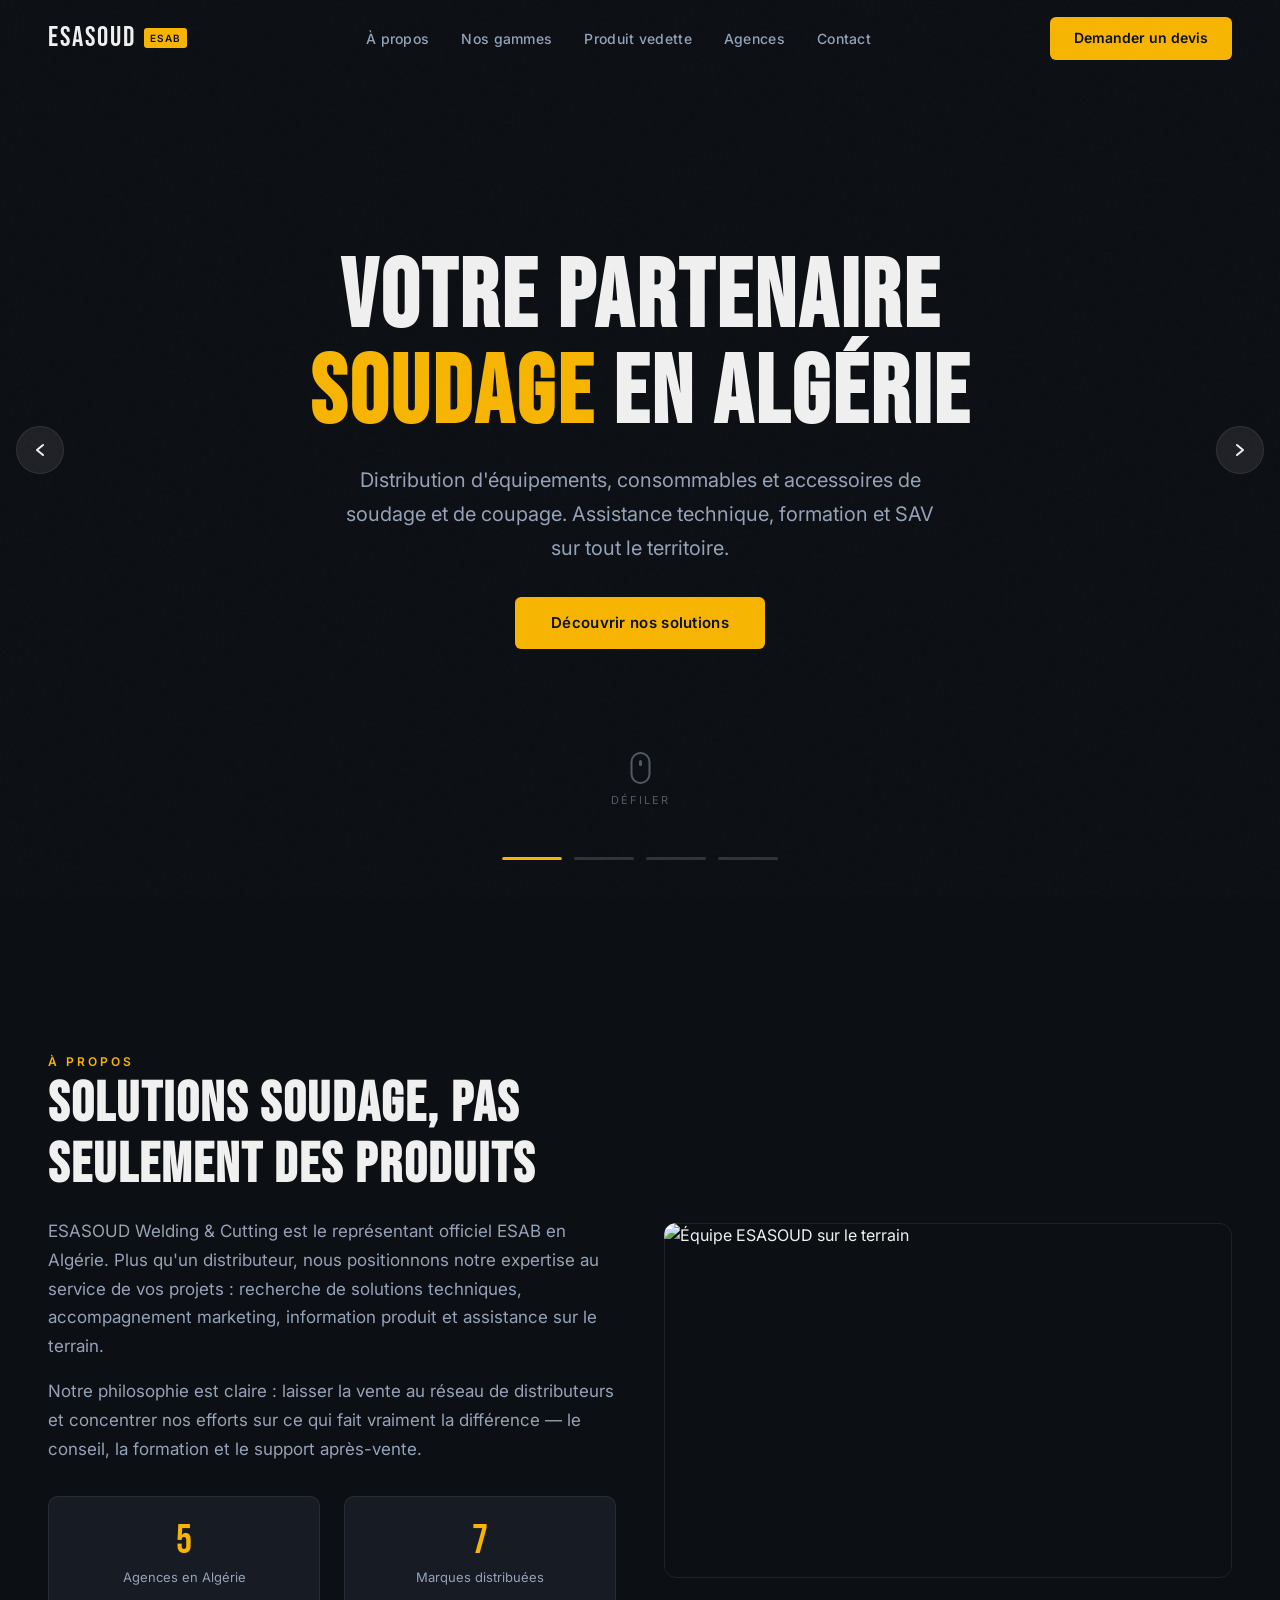
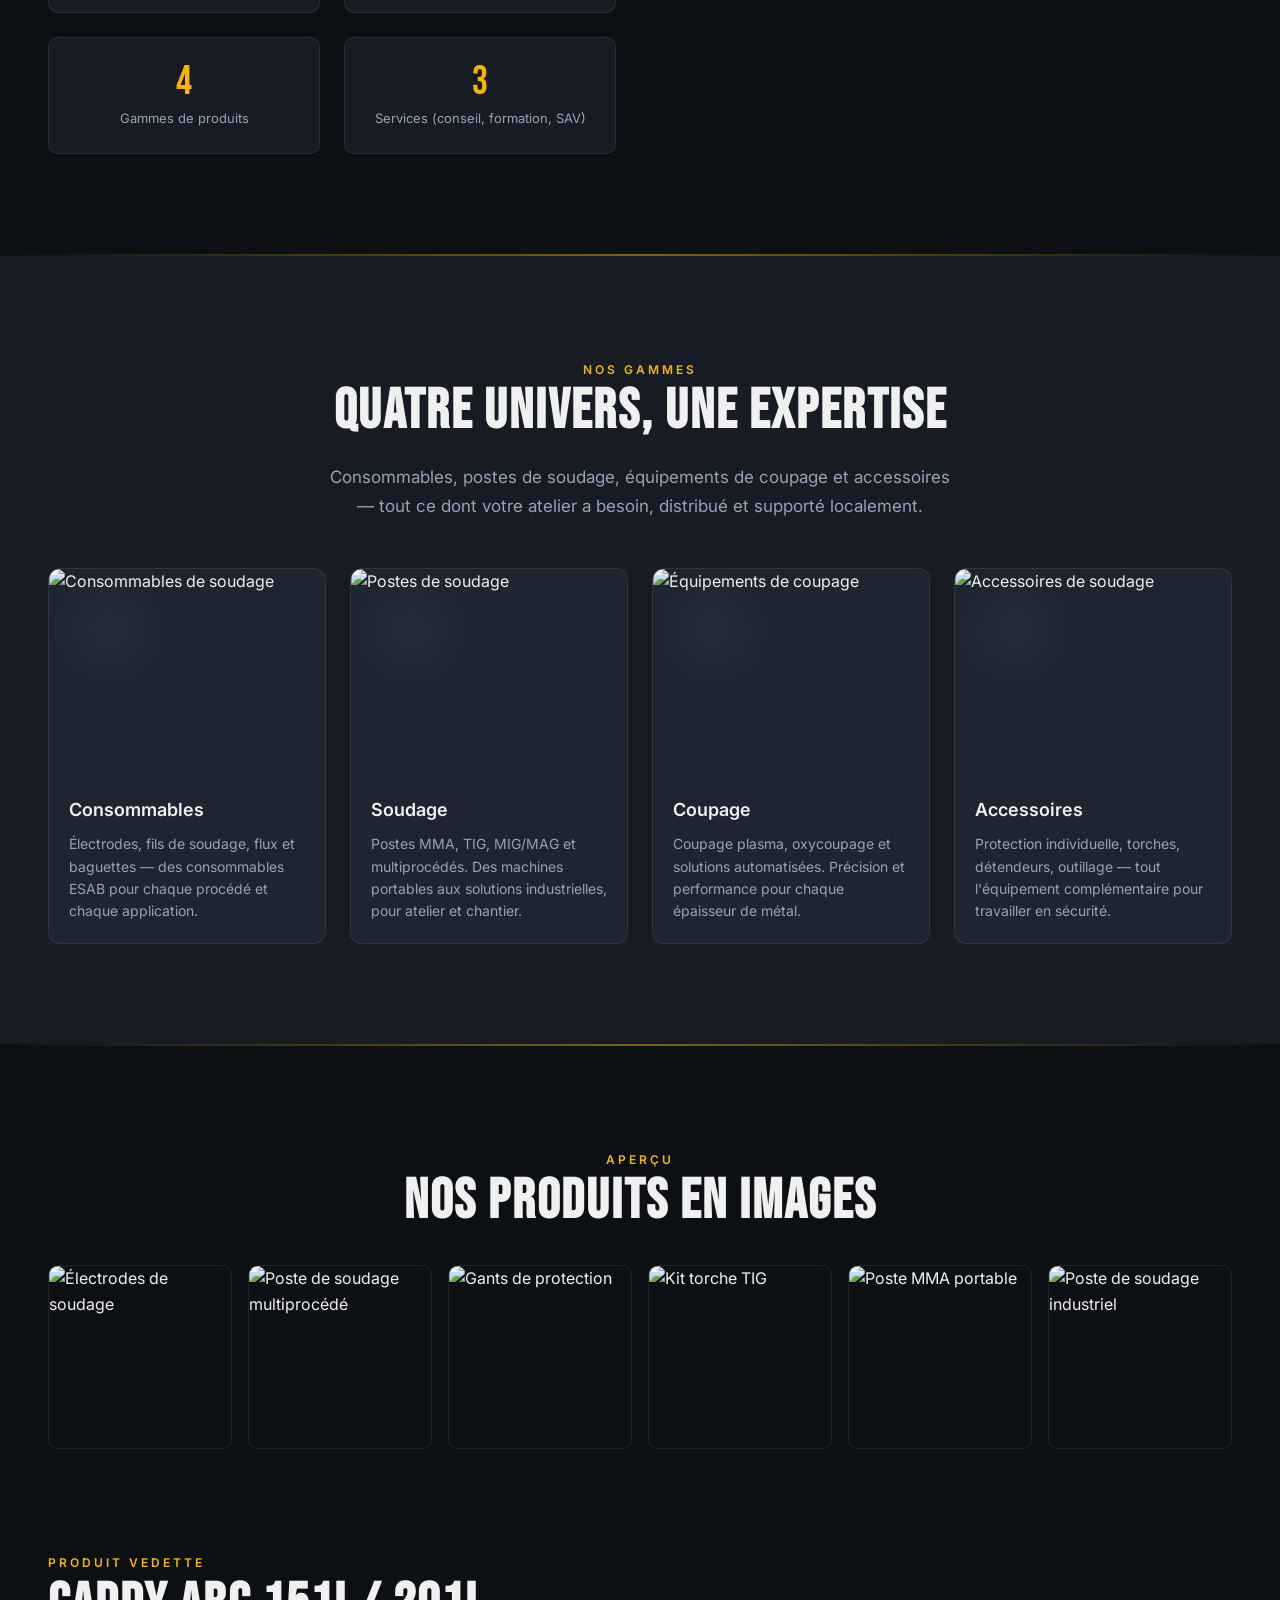
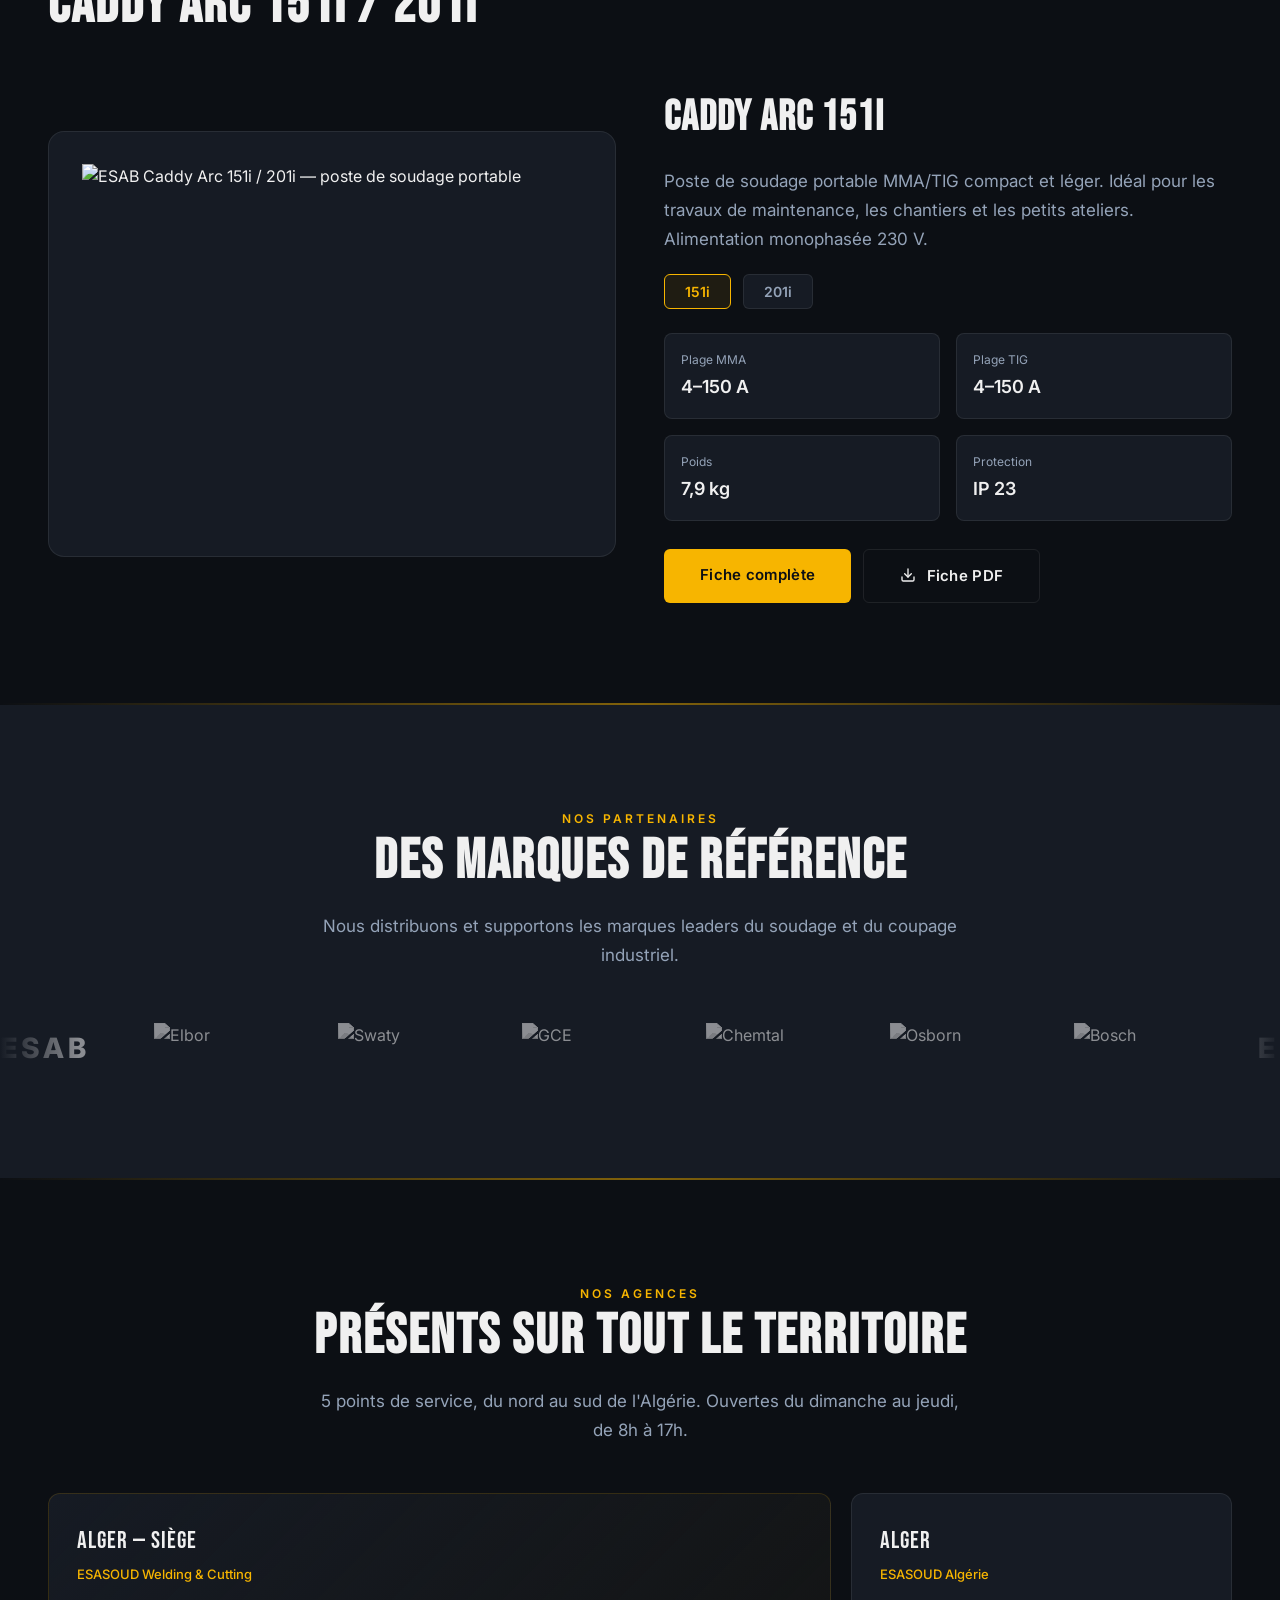
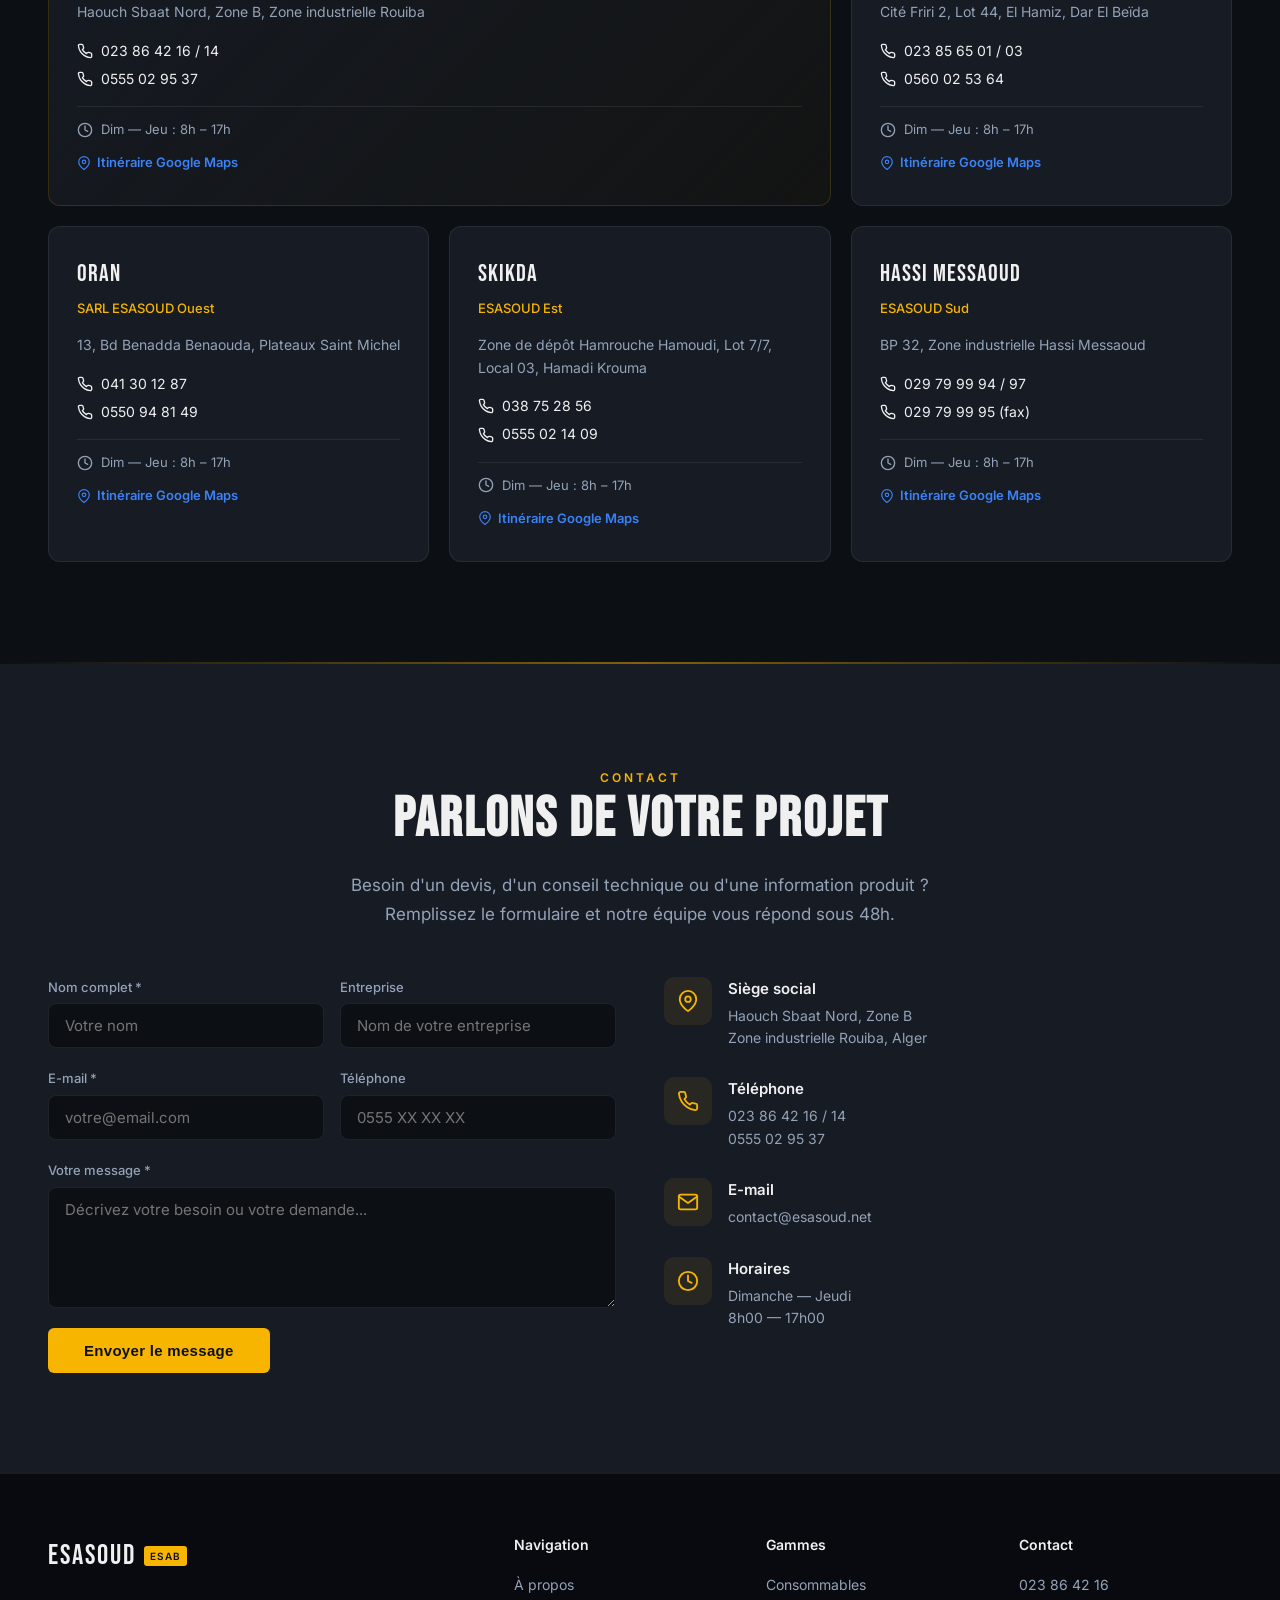
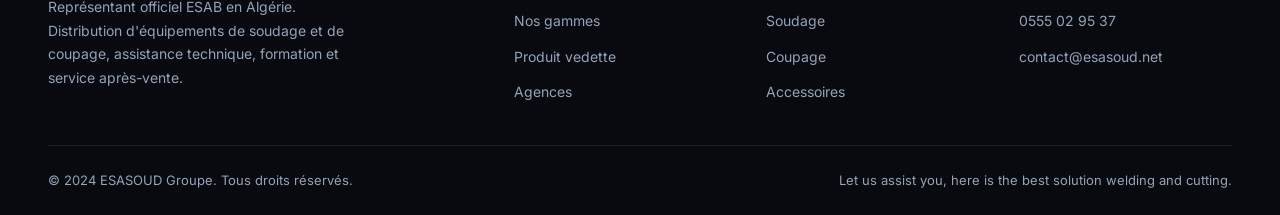
==== index.html @ b8104f25 "ESASOUD V1 — Forge noire (dark theme) Site vitrine complet : slider full screen 4 slides, gammes, pr" ====
<!DOCTYPE html>
<html lang="fr">
<head>
  <meta charset="UTF-8">
  <meta name="viewport" content="width=device-width, initial-scale=1.0">
  <title>ESASOUD Welding & Cutting — Représentant officiel ESAB en Algérie</title>
  <meta name="description" content="ESASOUD Welding & Cutting, représentant officiel ESAB en Algérie. Distribution d'équipements de soudage et coupage, assistance technique, formation et SAV.">
  <link rel="preconnect" href="https://fonts.googleapis.com">
  <link rel="preconnect" href="https://fonts.gstatic.com" crossorigin>
  <link href="https://fonts.googleapis.com/css2?family=Bebas+Neue&family=Inter:wght@400;500;600;700&display=swap" rel="stylesheet">
  <link rel="stylesheet" href="assets/css/style.css">
</head>
<body>

  <!-- ====== HEADER ====== -->
  <header class="site-header" role="banner">
    <div class="container nav-inner">
      <a href="/" class="logo" aria-label="ESASOUD — Accueil">
        ESASOUD <span class="esab-badge">ESAB</span>
      </a>
      <nav aria-label="Navigation principale">
        <ul class="nav-links">
          <li><a href="#about">À propos</a></li>
          <li><a href="#gammes">Nos gammes</a></li>
          <li><a href="#produit">Produit vedette</a></li>
          <li><a href="#agences">Agences</a></li>
          <li><a href="#contact">Contact</a></li>
        </ul>
      </nav>
      <a href="#contact" class="nav-cta">Demander un devis</a>
      <button class="hamburger" aria-label="Ouvrir le menu" aria-expanded="false">
        <span></span><span></span><span></span>
      </button>
    </div>
  </header>

  <!-- Mobile nav -->
  <div class="mobile-nav" aria-hidden="true">
    <a href="#about">À propos</a>
    <a href="#gammes">Nos gammes</a>
    <a href="#produit">Produit vedette</a>
    <a href="#agences">Agences</a>
    <a href="#contact">Contact</a>
  </div>

  <!-- ====== HERO SLIDER ====== -->
  <section class="hero-slider" aria-label="Slider principal">

    <!-- Slide 1 -->
    <div class="slide active" role="group" aria-label="Slide 1 sur 4">
      <div class="slide-bg" style="background-image: url('https://www.esasoud.net/images/main-slider-img.jpg')" role="img" aria-label="Soudeur professionnel au travail"></div>
      <div class="slide-overlay"></div>
      <div class="slide-content">
        <h1>Votre partenaire <span class="highlight">soudage</span> en Algérie</h1>
        <p>Distribution d'équipements, consommables et accessoires de soudage et de coupage. Assistance technique, formation et SAV sur tout le territoire.</p>
        <a href="#gammes" class="btn-primary">Découvrir nos solutions</a>
      </div>
    </div>

    <!-- Slide 2 -->
    <div class="slide" role="group" aria-label="Slide 2 sur 4">
      <div class="slide-bg" style="background-image: url('https://www.esasoud.net/images/main-slider-img1.jpg')" role="img" aria-label="Équipements de soudage ESAB"></div>
      <div class="slide-overlay"></div>
      <div class="slide-content">
        <h1>Représentant officiel <span class="highlight">ESAB</span></h1>
        <p>Soudage · Coupage · Consommables · Accessoires — les solutions ESAB distribuées et supportées localement par ESASOUD Groupe.</p>
        <a href="#about" class="btn-primary">En savoir plus</a>
      </div>
    </div>

    <!-- Slide 3 -->
    <div class="slide" role="group" aria-label="Slide 3 sur 4">
      <div class="slide-bg" style="background-image: url('https://www.esasoud.net/images/main-slider-img2.jpg')" role="img" aria-label="Formation et assistance technique"></div>
      <div class="slide-overlay"></div>
      <div class="slide-content">
        <h1>Assistance technique & <span class="highlight">formation</span></h1>
        <p>Nous ne vendons pas seulement des produits — nous vous accompagnons avec des solutions adaptées, du conseil technique et de la formation continue.</p>
        <a href="#contact" class="btn-primary">Contactez-nous</a>
      </div>
    </div>

    <!-- Slide 4 -->
    <div class="slide" role="group" aria-label="Slide 4 sur 4">
      <div class="slide-bg" style="background-image: url('https://www.esasoud.net/images/welding_1.jpg')" role="img" aria-label="Réseau national ESASOUD"></div>
      <div class="slide-overlay"></div>
      <div class="slide-content">
        <h1>5 agences, <span class="highlight">couverture nationale</span></h1>
        <p>D'Alger à Hassi Messaoud, nos équipes sont présentes sur le terrain pour vous servir au plus proche de vos chantiers.</p>
        <a href="#agences" class="btn-primary">Trouver votre agence</a>
      </div>
    </div>

    <!-- Arrows -->
    <div class="slider-arrows">
      <button class="slider-prev" aria-label="Slide précédent">
        <svg width="18" height="18" fill="none" stroke="currentColor" stroke-width="2" stroke-linecap="round" stroke-linejoin="round"><polyline points="12 4 6 9 12 14"/></svg>
      </button>
      <button class="slider-next" aria-label="Slide suivant">
        <svg width="18" height="18" fill="none" stroke="currentColor" stroke-width="2" stroke-linecap="round" stroke-linejoin="round"><polyline points="6 4 12 9 6 14"/></svg>
      </button>
    </div>

    <!-- Progress -->
    <div class="slider-progress" role="tablist" aria-label="Indicateurs du slider">
      <div class="progress-bar active" role="tab" aria-label="Aller au slide 1" tabindex="0"><div class="fill"></div></div>
      <div class="progress-bar" role="tab" aria-label="Aller au slide 2" tabindex="0"><div class="fill"></div></div>
      <div class="progress-bar" role="tab" aria-label="Aller au slide 3" tabindex="0"><div class="fill"></div></div>
      <div class="progress-bar" role="tab" aria-label="Aller au slide 4" tabindex="0"><div class="fill"></div></div>
    </div>

    <!-- Scroll hint -->
    <div class="scroll-hint" aria-hidden="true">
      <div class="mouse"></div>
      <span>Défiler</span>
    </div>
  </section>

  <!-- ====== ABOUT ====== -->
  <section class="about" id="about">
    <div class="container">
      <div class="about-grid">
        <div class="reveal">
          <span class="section-label">À propos</span>
          <h2 class="section-title">Solutions soudage, pas seulement des produits</h2>
          <p class="section-desc">ESASOUD Welding & Cutting est le représentant officiel ESAB en Algérie. Plus qu'un distributeur, nous positionnons notre expertise au service de vos projets : recherche de solutions techniques, accompagnement marketing, information produit et assistance sur le terrain.</p>
          <p class="section-desc" style="margin-top: 16px;">Notre philosophie est claire : laisser la vente au réseau de distributeurs et concentrer nos efforts sur ce qui fait vraiment la différence — le conseil, la formation et le support après-vente.</p>
          <div class="about-stats">
            <div class="stat-card">
              <div class="number">5</div>
              <div class="label">Agences en Algérie</div>
            </div>
            <div class="stat-card">
              <div class="number">7</div>
              <div class="label">Marques distribuées</div>
            </div>
            <div class="stat-card">
              <div class="number">4</div>
              <div class="label">Gammes de produits</div>
            </div>
            <div class="stat-card">
              <div class="number">3</div>
              <div class="label">Services (conseil, formation, SAV)</div>
            </div>
          </div>
        </div>
        <div class="about-image reveal">
          <img src="https://www.esasoud.net/images/about-team-banner.jpg"
               referrerpolicy="no-referrer"
               loading="lazy"
               alt="Équipe ESASOUD sur le terrain"
               width="640" height="400">
        </div>
      </div>
    </div>
  </section>

  <div class="section-divider"></div>

  <!-- ====== GAMMES ====== -->
  <section class="gammes" id="gammes">
    <div class="container">
      <div class="reveal" style="text-align: center;">
        <span class="section-label">Nos gammes</span>
        <h2 class="section-title">Quatre univers, une expertise</h2>
        <p class="section-desc" style="margin: 0 auto;">Consommables, postes de soudage, équipements de coupage et accessoires — tout ce dont votre atelier a besoin, distribué et supporté localement.</p>
      </div>
      <div class="gammes-grid">
        <!-- Consommables -->
        <div class="gamme-card reveal">
          <div class="card-img-wrapper">
            <img class="card-img"
                 src="https://www.esasoud.net/components/com_jshopping/files/img_categories/consomable.jpg"
                 referrerpolicy="no-referrer"
                 loading="lazy"
                 alt="Consommables de soudage"
                 width="400" height="300">
          </div>
          <div class="card-body">
            <h3>Consommables</h3>
            <p>Électrodes, fils de soudage, flux et baguettes — des consommables ESAB pour chaque procédé et chaque application.</p>
          </div>
        </div>
        <!-- Soudage -->
        <div class="gamme-card reveal">
          <div class="card-img-wrapper">
            <img class="card-img"
                 src="https://www.esasoud.net/components/com_jshopping/files/img_categories/soudage.jpg"
                 referrerpolicy="no-referrer"
                 loading="lazy"
                 alt="Postes de soudage"
                 width="400" height="300">
          </div>
          <div class="card-body">
            <h3>Soudage</h3>
            <p>Postes MMA, TIG, MIG/MAG et multiprocédés. Des machines portables aux solutions industrielles, pour atelier et chantier.</p>
          </div>
        </div>
        <!-- Coupage -->
        <div class="gamme-card reveal">
          <div class="card-img-wrapper">
            <img class="card-img"
                 src="https://www.esasoud.net/components/com_jshopping/files/img_categories/coupage.jpg"
                 referrerpolicy="no-referrer"
                 loading="lazy"
                 alt="Équipements de coupage"
                 width="400" height="300">
          </div>
          <div class="card-body">
            <h3>Coupage</h3>
            <p>Coupage plasma, oxycoupage et solutions automatisées. Précision et performance pour chaque épaisseur de métal.</p>
          </div>
        </div>
        <!-- Accessoires -->
        <div class="gamme-card reveal">
          <div class="card-img-wrapper">
            <img class="card-img"
                 src="https://www.esasoud.net/components/com_jshopping/files/img_categories/accesoires.jpg"
                 referrerpolicy="no-referrer"
                 loading="lazy"
                 alt="Accessoires de soudage"
                 width="400" height="300">
          </div>
          <div class="card-body">
            <h3>Accessoires</h3>
            <p>Protection individuelle, torches, détendeurs, outillage — tout l'équipement complémentaire pour travailler en sécurité.</p>
          </div>
        </div>
      </div>
    </div>
  </section>

  <div class="section-divider"></div>

  <!-- ====== GALERIE PRODUITS ====== -->
  <section class="featured" style="padding-bottom: 0;">
    <div class="container">
      <div class="reveal" style="text-align: center;">
        <span class="section-label">Aperçu</span>
        <h2 class="section-title">Nos produits en images</h2>
      </div>
      <div class="gallery-grid reveal">
        <div class="gallery-item">
          <img src="https://www.esasoud.net/images/cobalt_thumbs/gallery23-44/727/8cc1994dde069571bfe5edf1e7822185.jpg"
               referrerpolicy="no-referrer" loading="lazy" alt="Électrodes de soudage" width="200" height="200">
        </div>
        <div class="gallery-item">
          <img src="https://www.esasoud.net/images/cobalt_thumbs/gallery23-43/727/62448a01125cebccfa3512491a345da9.jpg"
               referrerpolicy="no-referrer" loading="lazy" alt="Poste de soudage multiprocédé" width="200" height="200">
        </div>
        <div class="gallery-item">
          <img src="https://www.esasoud.net/images/cobalt_thumbs/gallery23-42/727/c9e61645f3f740197afa7fb17bf3d3ad.jpg"
               referrerpolicy="no-referrer" loading="lazy" alt="Gants de protection" width="200" height="200">
        </div>
        <div class="gallery-item">
          <img src="https://www.esasoud.net/images/cobalt_thumbs/gallery23-41/727/d5d9d0e4068673aee603250d1eb43af8.jpg"
               referrerpolicy="no-referrer" loading="lazy" alt="Kit torche TIG" width="200" height="200">
        </div>
        <div class="gallery-item">
          <img src="https://www.esasoud.net/images/cobalt_thumbs/gallery23-40/727/49633121e88e2125a7069937885d5163.jpg"
               referrerpolicy="no-referrer" loading="lazy" alt="Poste MMA portable" width="200" height="200">
        </div>
        <div class="gallery-item">
          <img src="https://www.esasoud.net/images/cobalt_thumbs/gallery23-39/727/fb04791e435ada34da98c5ca40642149.jpg"
               referrerpolicy="no-referrer" loading="lazy" alt="Poste de soudage industriel" width="200" height="200">
        </div>
      </div>
    </div>
  </section>

  <!-- ====== PRODUIT VEDETTE ====== -->
  <section class="featured" id="produit">
    <div class="container">
      <div class="reveal">
        <span class="section-label">Produit vedette</span>
        <h2 class="section-title">Caddy Arc 151i / 201i</h2>
      </div>
      <div class="featured-grid">
        <div class="featured-img-wrapper reveal">
          <img src="https://www.esasoud.net/components/com_jshopping/files/img_products/full_902474_Caddy_Arc_151i.jpg"
               referrerpolicy="no-referrer"
               loading="lazy"
               alt="ESAB Caddy Arc 151i / 201i — poste de soudage portable"
               width="500" height="400">
        </div>
        <div class="featured-info reveal">
          <h3>Caddy Arc <span data-spec-151i="151i" data-spec-201i="201i">151i</span></h3>
          <p class="section-desc" style="margin-bottom: 20px;">Poste de soudage portable MMA/TIG compact et léger. Idéal pour les travaux de maintenance, les chantiers et les petits ateliers. Alimentation monophasée 230 V.</p>
          <div class="model-selector">
            <button class="model-btn active" data-model="151i" type="button">151i</button>
            <button class="model-btn" data-model="201i" type="button">201i</button>
          </div>
          <div class="specs-mini">
            <div class="spec-item">
              <div class="spec-label">Plage MMA</div>
              <div class="spec-value" data-spec-151i="4–150 A" data-spec-201i="4–170 A">4–150 A</div>
            </div>
            <div class="spec-item">
              <div class="spec-label">Plage TIG</div>
              <div class="spec-value" data-spec-151i="4–150 A" data-spec-201i="4–220 A">4–150 A</div>
            </div>
            <div class="spec-item">
              <div class="spec-label">Poids</div>
              <div class="spec-value" data-spec-151i="7,9 kg" data-spec-201i="8,3 kg">7,9 kg</div>
            </div>
            <div class="spec-item">
              <div class="spec-label">Protection</div>
              <div class="spec-value">IP 23</div>
            </div>
          </div>
          <div class="featured-actions">
            <a href="produit" class="btn-primary">Fiche complète</a>
            <a href="https://www.esasoud.net/components/com_jshopping/files/demo_products/Caddy____Arc_151i_201i.pdf"
               class="btn-outline" target="_blank" rel="noopener">
              <svg width="16" height="16" viewBox="0 0 24 24" fill="none" stroke="currentColor" stroke-width="2" stroke-linecap="round" stroke-linejoin="round" style="vertical-align: -2px; margin-right: 6px;"><path d="M21 15v4a2 2 0 01-2 2H5a2 2 0 01-2-2v-4"/><polyline points="7 10 12 15 17 10"/><line x1="12" y1="15" x2="12" y2="3"/></svg>
              Fiche PDF
            </a>
          </div>
        </div>
      </div>
    </div>
  </section>

  <div class="section-divider"></div>

  <!-- ====== PARTENAIRES ====== -->
  <section class="partners" id="partenaires">
    <div class="container">
      <div class="reveal" style="text-align: center;">
        <span class="section-label">Nos partenaires</span>
        <h2 class="section-title">Des marques de référence</h2>
        <p class="section-desc" style="margin: 0 auto;">Nous distribuons et supportons les marques leaders du soudage et du coupage industriel.</p>
      </div>
    </div>
    <div class="partners-track-wrapper reveal">
      <div class="partners-track">
        <div class="partner-item"><span class="partner-esab">ESAB</span></div>
        <div class="partner-item"><img src="https://www.esasoud.net/images/partners/elborlogo.png" referrerpolicy="no-referrer" alt="Elbor" loading="lazy" width="120" height="50"></div>
        <div class="partner-item"><img src="https://www.esasoud.net/images/partners/swaty.png" referrerpolicy="no-referrer" alt="Swaty" loading="lazy" width="120" height="50"></div>
        <div class="partner-item"><img src="https://www.esasoud.net/images/partners/gce.png" referrerpolicy="no-referrer" alt="GCE" loading="lazy" width="120" height="50"></div>
        <div class="partner-item"><img src="https://www.esasoud.net/images/partners/chemtal.png" referrerpolicy="no-referrer" alt="Chemtal" loading="lazy" width="120" height="50"></div>
        <div class="partner-item"><img src="https://www.esasoud.net/images/partners/osborn.png" referrerpolicy="no-referrer" alt="Osborn" loading="lazy" width="120" height="50"></div>
        <div class="partner-item"><img src="https://www.esasoud.net/images/partners/bosch.png" referrerpolicy="no-referrer" alt="Bosch" loading="lazy" width="120" height="50"></div>
        <!-- Duplicated for seamless loop -->
        <div class="partner-item"><span class="partner-esab">ESAB</span></div>
        <div class="partner-item"><img src="https://www.esasoud.net/images/partners/elborlogo.png" referrerpolicy="no-referrer" alt="Elbor" loading="lazy" width="120" height="50"></div>
        <div class="partner-item"><img src="https://www.esasoud.net/images/partners/swaty.png" referrerpolicy="no-referrer" alt="Swaty" loading="lazy" width="120" height="50"></div>
        <div class="partner-item"><img src="https://www.esasoud.net/images/partners/gce.png" referrerpolicy="no-referrer" alt="GCE" loading="lazy" width="120" height="50"></div>
        <div class="partner-item"><img src="https://www.esasoud.net/images/partners/chemtal.png" referrerpolicy="no-referrer" alt="Chemtal" loading="lazy" width="120" height="50"></div>
        <div class="partner-item"><img src="https://www.esasoud.net/images/partners/osborn.png" referrerpolicy="no-referrer" alt="Osborn" loading="lazy" width="120" height="50"></div>
        <div class="partner-item"><img src="https://www.esasoud.net/images/partners/bosch.png" referrerpolicy="no-referrer" alt="Bosch" loading="lazy" width="120" height="50"></div>
      </div>
    </div>
  </section>

  <div class="section-divider"></div>

  <!-- ====== AGENCES ====== -->
  <section class="agencies" id="agences">
    <div class="container">
      <div class="reveal" style="text-align: center;">
        <span class="section-label">Nos agences</span>
        <h2 class="section-title">Présents sur tout le territoire</h2>
        <p class="section-desc" style="margin: 0 auto;">5 points de service, du nord au sud de l'Algérie. Ouvertes du dimanche au jeudi, de 8h à 17h.</p>
      </div>
      <div class="agencies-grid">

        <!-- Alger Siège -->
        <div class="agency-card siege reveal">
          <div class="city">Alger — siège</div>
          <div class="entity">ESASOUD Welding & Cutting</div>
          <div class="address">Haouch Sbaat Nord, Zone B, Zone industrielle Rouiba</div>
          <div class="phones">
            <a href="tel:+21323864216">
              <svg class="icon-phone" viewBox="0 0 24 24" fill="none" stroke="currentColor" stroke-width="2" stroke-linecap="round" stroke-linejoin="round"><path d="M22 16.92v3a2 2 0 01-2.18 2 19.79 19.79 0 01-8.63-3.07 19.5 19.5 0 01-6-6 19.79 19.79 0 01-3.07-8.67A2 2 0 014.11 2h3a2 2 0 012 1.72c.127.96.361 1.903.7 2.81a2 2 0 01-.45 2.11L8.09 9.91a16 16 0 006 6l1.27-1.27a2 2 0 012.11-.45c.907.339 1.85.573 2.81.7A2 2 0 0122 16.92z"/></svg>
              023 86 42 16 / 14
            </a>
            <a href="tel:+213555029537">
              <svg class="icon-phone" viewBox="0 0 24 24" fill="none" stroke="currentColor" stroke-width="2" stroke-linecap="round" stroke-linejoin="round"><path d="M22 16.92v3a2 2 0 01-2.18 2 19.79 19.79 0 01-8.63-3.07 19.5 19.5 0 01-6-6 19.79 19.79 0 01-3.07-8.67A2 2 0 014.11 2h3a2 2 0 012 1.72c.127.96.361 1.903.7 2.81a2 2 0 01-.45 2.11L8.09 9.91a16 16 0 006 6l1.27-1.27a2 2 0 012.11-.45c.907.339 1.85.573 2.81.7A2 2 0 0122 16.92z"/></svg>
              0555 02 95 37
            </a>
          </div>
          <div class="hours">
            <svg width="16" height="16" viewBox="0 0 24 24" fill="none" stroke="currentColor" stroke-width="2" stroke-linecap="round" stroke-linejoin="round"><circle cx="12" cy="12" r="10"/><polyline points="12 6 12 12 16 14"/></svg>
            Dim — Jeu : 8h – 17h
          </div>
          <a href="https://www.google.com/maps/search/Haouch+Sbaat+Nord+Zone+B+Zone+industrielle+Rouiba+Alger" target="_blank" rel="noopener" class="map-link">
            <svg width="14" height="14" viewBox="0 0 24 24" fill="none" stroke="currentColor" stroke-width="2" stroke-linecap="round" stroke-linejoin="round"><path d="M21 10c0 7-9 13-9 13s-9-6-9-13a9 9 0 0118 0z"/><circle cx="12" cy="10" r="3"/></svg>
            Itinéraire Google Maps
          </a>
        </div>

        <!-- Alger (El Hamiz) -->
        <div class="agency-card reveal">
          <div class="city">Alger</div>
          <div class="entity">ESASOUD Algérie</div>
          <div class="address">Cité Friri 2, Lot 44, El Hamiz, Dar El Beïda</div>
          <div class="phones">
            <a href="tel:+21323856501">
              <svg class="icon-phone" viewBox="0 0 24 24" fill="none" stroke="currentColor" stroke-width="2" stroke-linecap="round" stroke-linejoin="round"><path d="M22 16.92v3a2 2 0 01-2.18 2 19.79 19.79 0 01-8.63-3.07 19.5 19.5 0 01-6-6 19.79 19.79 0 01-3.07-8.67A2 2 0 014.11 2h3a2 2 0 012 1.72c.127.96.361 1.903.7 2.81a2 2 0 01-.45 2.11L8.09 9.91a16 16 0 006 6l1.27-1.27a2 2 0 012.11-.45c.907.339 1.85.573 2.81.7A2 2 0 0122 16.92z"/></svg>
              023 85 65 01 / 03
            </a>
            <a href="tel:+213560025364">
              <svg class="icon-phone" viewBox="0 0 24 24" fill="none" stroke="currentColor" stroke-width="2" stroke-linecap="round" stroke-linejoin="round"><path d="M22 16.92v3a2 2 0 01-2.18 2 19.79 19.79 0 01-8.63-3.07 19.5 19.5 0 01-6-6 19.79 19.79 0 01-3.07-8.67A2 2 0 014.11 2h3a2 2 0 012 1.72c.127.96.361 1.903.7 2.81a2 2 0 01-.45 2.11L8.09 9.91a16 16 0 006 6l1.27-1.27a2 2 0 012.11-.45c.907.339 1.85.573 2.81.7A2 2 0 0122 16.92z"/></svg>
              0560 02 53 64
            </a>
          </div>
          <div class="hours">
            <svg width="16" height="16" viewBox="0 0 24 24" fill="none" stroke="currentColor" stroke-width="2" stroke-linecap="round" stroke-linejoin="round"><circle cx="12" cy="12" r="10"/><polyline points="12 6 12 12 16 14"/></svg>
            Dim — Jeu : 8h – 17h
          </div>
          <a href="https://www.google.com/maps/search/Cité+Friri+2+Lot+44+El+Hamiz+Dar+El+Beïda+Alger" target="_blank" rel="noopener" class="map-link">
            <svg width="14" height="14" viewBox="0 0 24 24" fill="none" stroke="currentColor" stroke-width="2" stroke-linecap="round" stroke-linejoin="round"><path d="M21 10c0 7-9 13-9 13s-9-6-9-13a9 9 0 0118 0z"/><circle cx="12" cy="10" r="3"/></svg>
            Itinéraire Google Maps
          </a>
        </div>

        <!-- Oran -->
        <div class="agency-card reveal">
          <div class="city">Oran</div>
          <div class="entity">SARL ESASOUD Ouest</div>
          <div class="address">13, Bd Benadda Benaouda, Plateaux Saint Michel</div>
          <div class="phones">
            <a href="tel:+21341301287">
              <svg class="icon-phone" viewBox="0 0 24 24" fill="none" stroke="currentColor" stroke-width="2" stroke-linecap="round" stroke-linejoin="round"><path d="M22 16.92v3a2 2 0 01-2.18 2 19.79 19.79 0 01-8.63-3.07 19.5 19.5 0 01-6-6 19.79 19.79 0 01-3.07-8.67A2 2 0 014.11 2h3a2 2 0 012 1.72c.127.96.361 1.903.7 2.81a2 2 0 01-.45 2.11L8.09 9.91a16 16 0 006 6l1.27-1.27a2 2 0 012.11-.45c.907.339 1.85.573 2.81.7A2 2 0 0122 16.92z"/></svg>
              041 30 12 87
            </a>
            <a href="tel:+213550948149">
              <svg class="icon-phone" viewBox="0 0 24 24" fill="none" stroke="currentColor" stroke-width="2" stroke-linecap="round" stroke-linejoin="round"><path d="M22 16.92v3a2 2 0 01-2.18 2 19.79 19.79 0 01-8.63-3.07 19.5 19.5 0 01-6-6 19.79 19.79 0 01-3.07-8.67A2 2 0 014.11 2h3a2 2 0 012 1.72c.127.96.361 1.903.7 2.81a2 2 0 01-.45 2.11L8.09 9.91a16 16 0 006 6l1.27-1.27a2 2 0 012.11-.45c.907.339 1.85.573 2.81.7A2 2 0 0122 16.92z"/></svg>
              0550 94 81 49
            </a>
          </div>
          <div class="hours">
            <svg width="16" height="16" viewBox="0 0 24 24" fill="none" stroke="currentColor" stroke-width="2" stroke-linecap="round" stroke-linejoin="round"><circle cx="12" cy="12" r="10"/><polyline points="12 6 12 12 16 14"/></svg>
            Dim — Jeu : 8h – 17h
          </div>
          <a href="https://www.google.com/maps/search/13+Bd+Benadda+Benaouda+Plateaux+Saint+Michel+Oran" target="_blank" rel="noopener" class="map-link">
            <svg width="14" height="14" viewBox="0 0 24 24" fill="none" stroke="currentColor" stroke-width="2" stroke-linecap="round" stroke-linejoin="round"><path d="M21 10c0 7-9 13-9 13s-9-6-9-13a9 9 0 0118 0z"/><circle cx="12" cy="10" r="3"/></svg>
            Itinéraire Google Maps
          </a>
        </div>

        <!-- Skikda -->
        <div class="agency-card reveal">
          <div class="city">Skikda</div>
          <div class="entity">ESASOUD Est</div>
          <div class="address">Zone de dépôt Hamrouche Hamoudi, Lot 7/7, Local 03, Hamadi Krouma</div>
          <div class="phones">
            <a href="tel:+21338752856">
              <svg class="icon-phone" viewBox="0 0 24 24" fill="none" stroke="currentColor" stroke-width="2" stroke-linecap="round" stroke-linejoin="round"><path d="M22 16.92v3a2 2 0 01-2.18 2 19.79 19.79 0 01-8.63-3.07 19.5 19.5 0 01-6-6 19.79 19.79 0 01-3.07-8.67A2 2 0 014.11 2h3a2 2 0 012 1.72c.127.96.361 1.903.7 2.81a2 2 0 01-.45 2.11L8.09 9.91a16 16 0 006 6l1.27-1.27a2 2 0 012.11-.45c.907.339 1.85.573 2.81.7A2 2 0 0122 16.92z"/></svg>
              038 75 28 56
            </a>
            <a href="tel:+213555021409">
              <svg class="icon-phone" viewBox="0 0 24 24" fill="none" stroke="currentColor" stroke-width="2" stroke-linecap="round" stroke-linejoin="round"><path d="M22 16.92v3a2 2 0 01-2.18 2 19.79 19.79 0 01-8.63-3.07 19.5 19.5 0 01-6-6 19.79 19.79 0 01-3.07-8.67A2 2 0 014.11 2h3a2 2 0 012 1.72c.127.96.361 1.903.7 2.81a2 2 0 01-.45 2.11L8.09 9.91a16 16 0 006 6l1.27-1.27a2 2 0 012.11-.45c.907.339 1.85.573 2.81.7A2 2 0 0122 16.92z"/></svg>
              0555 02 14 09
            </a>
          </div>
          <div class="hours">
            <svg width="16" height="16" viewBox="0 0 24 24" fill="none" stroke="currentColor" stroke-width="2" stroke-linecap="round" stroke-linejoin="round"><circle cx="12" cy="12" r="10"/><polyline points="12 6 12 12 16 14"/></svg>
            Dim — Jeu : 8h – 17h
          </div>
          <a href="https://www.google.com/maps/search/Zone+de+dépôt+Hamrouche+Hamoudi+Hamadi+Krouma+Skikda" target="_blank" rel="noopener" class="map-link">
            <svg width="14" height="14" viewBox="0 0 24 24" fill="none" stroke="currentColor" stroke-width="2" stroke-linecap="round" stroke-linejoin="round"><path d="M21 10c0 7-9 13-9 13s-9-6-9-13a9 9 0 0118 0z"/><circle cx="12" cy="10" r="3"/></svg>
            Itinéraire Google Maps
          </a>
        </div>

        <!-- Hassi Messaoud -->
        <div class="agency-card reveal">
          <div class="city">Hassi Messaoud</div>
          <div class="entity">ESASOUD Sud</div>
          <div class="address">BP 32, Zone industrielle Hassi Messaoud</div>
          <div class="phones">
            <a href="tel:+21329799994">
              <svg class="icon-phone" viewBox="0 0 24 24" fill="none" stroke="currentColor" stroke-width="2" stroke-linecap="round" stroke-linejoin="round"><path d="M22 16.92v3a2 2 0 01-2.18 2 19.79 19.79 0 01-8.63-3.07 19.5 19.5 0 01-6-6 19.79 19.79 0 01-3.07-8.67A2 2 0 014.11 2h3a2 2 0 012 1.72c.127.96.361 1.903.7 2.81a2 2 0 01-.45 2.11L8.09 9.91a16 16 0 006 6l1.27-1.27a2 2 0 012.11-.45c.907.339 1.85.573 2.81.7A2 2 0 0122 16.92z"/></svg>
              029 79 99 94 / 97
            </a>
            <a href="tel:+21329799995">
              <svg class="icon-phone" viewBox="0 0 24 24" fill="none" stroke="currentColor" stroke-width="2" stroke-linecap="round" stroke-linejoin="round"><path d="M22 16.92v3a2 2 0 01-2.18 2 19.79 19.79 0 01-8.63-3.07 19.5 19.5 0 01-6-6 19.79 19.79 0 01-3.07-8.67A2 2 0 014.11 2h3a2 2 0 012 1.72c.127.96.361 1.903.7 2.81a2 2 0 01-.45 2.11L8.09 9.91a16 16 0 006 6l1.27-1.27a2 2 0 012.11-.45c.907.339 1.85.573 2.81.7A2 2 0 0122 16.92z"/></svg>
              029 79 99 95 (fax)
            </a>
          </div>
          <div class="hours">
            <svg width="16" height="16" viewBox="0 0 24 24" fill="none" stroke="currentColor" stroke-width="2" stroke-linecap="round" stroke-linejoin="round"><circle cx="12" cy="12" r="10"/><polyline points="12 6 12 12 16 14"/></svg>
            Dim — Jeu : 8h – 17h
          </div>
          <a href="https://www.google.com/maps/search/Zone+industrielle+Hassi+Messaoud" target="_blank" rel="noopener" class="map-link">
            <svg width="14" height="14" viewBox="0 0 24 24" fill="none" stroke="currentColor" stroke-width="2" stroke-linecap="round" stroke-linejoin="round"><path d="M21 10c0 7-9 13-9 13s-9-6-9-13a9 9 0 0118 0z"/><circle cx="12" cy="10" r="3"/></svg>
            Itinéraire Google Maps
          </a>
        </div>

      </div>
    </div>
  </section>

  <div class="section-divider"></div>

  <!-- ====== CONTACT ====== -->
  <section class="contact" id="contact">
    <div class="container">
      <div class="reveal" style="text-align: center;">
        <span class="section-label">Contact</span>
        <h2 class="section-title">Parlons de votre projet</h2>
        <p class="section-desc" style="margin: 0 auto;">Besoin d'un devis, d'un conseil technique ou d'une information produit ? Remplissez le formulaire et notre équipe vous répond sous 48h.</p>
      </div>
      <div class="contact-grid">
        <form class="contact-form reveal" id="contactForm" novalidate>
          <div class="form-row">
            <div class="form-group">
              <label for="name">Nom complet *</label>
              <input type="text" id="name" name="name" required autocomplete="name" placeholder="Votre nom">
            </div>
            <div class="form-group">
              <label for="company">Entreprise</label>
              <input type="text" id="company" name="company" autocomplete="organization" placeholder="Nom de votre entreprise">
            </div>
          </div>
          <div class="form-row">
            <div class="form-group">
              <label for="email">E-mail *</label>
              <input type="email" id="email" name="email" required autocomplete="email" placeholder="votre@email.com">
            </div>
            <div class="form-group">
              <label for="phone">Téléphone</label>
              <input type="tel" id="phone" name="phone" autocomplete="tel" placeholder="0555 XX XX XX">
            </div>
          </div>
          <div class="form-group">
            <label for="message">Votre message *</label>
            <textarea id="message" name="message" required rows="5" placeholder="Décrivez votre besoin ou votre demande..."></textarea>
          </div>
          <button type="submit" class="btn-primary" style="align-self: flex-start;">Envoyer le message</button>
        </form>
        <div class="form-success" id="formSuccess">
          <h3>Message envoyé</h3>
          <p>Merci pour votre message. Notre équipe vous contactera dans les plus brefs délais.</p>
        </div>
        <div class="contact-info reveal">
          <div class="contact-info-item">
            <div class="icon-box">
              <svg viewBox="0 0 24 24" fill="none" stroke="currentColor" stroke-width="2" stroke-linecap="round" stroke-linejoin="round"><path d="M21 10c0 7-9 13-9 13s-9-6-9-13a9 9 0 0118 0z"/><circle cx="12" cy="10" r="3"/></svg>
            </div>
            <div>
              <h4>Siège social</h4>
              <p>Haouch Sbaat Nord, Zone B<br>Zone industrielle Rouiba, Alger</p>
            </div>
          </div>
          <div class="contact-info-item">
            <div class="icon-box">
              <svg viewBox="0 0 24 24" fill="none" stroke="currentColor" stroke-width="2" stroke-linecap="round" stroke-linejoin="round"><path d="M22 16.92v3a2 2 0 01-2.18 2 19.79 19.79 0 01-8.63-3.07 19.5 19.5 0 01-6-6 19.79 19.79 0 01-3.07-8.67A2 2 0 014.11 2h3a2 2 0 012 1.72c.127.96.361 1.903.7 2.81a2 2 0 01-.45 2.11L8.09 9.91a16 16 0 006 6l1.27-1.27a2 2 0 012.11-.45c.907.339 1.85.573 2.81.7A2 2 0 0122 16.92z"/></svg>
            </div>
            <div>
              <h4>Téléphone</h4>
              <p><a href="tel:+21323864216">023 86 42 16 / 14</a></p>
              <p><a href="tel:+213555029537">0555 02 95 37</a></p>
            </div>
          </div>
          <div class="contact-info-item">
            <div class="icon-box">
              <svg viewBox="0 0 24 24" fill="none" stroke="currentColor" stroke-width="2" stroke-linecap="round" stroke-linejoin="round"><path d="M4 4h16c1.1 0 2 .9 2 2v12c0 1.1-.9 2-2 2H4c-1.1 0-2-.9-2-2V6c0-1.1.9-2 2-2z"/><polyline points="22,6 12,13 2,6"/></svg>
            </div>
            <div>
              <h4>E-mail</h4>
              <p><a href="mailto:contact@esasoud.net">contact@esasoud.net</a></p>
            </div>
          </div>
          <div class="contact-info-item">
            <div class="icon-box">
              <svg viewBox="0 0 24 24" fill="none" stroke="currentColor" stroke-width="2" stroke-linecap="round" stroke-linejoin="round"><circle cx="12" cy="12" r="10"/><polyline points="12 6 12 12 16 14"/></svg>
            </div>
            <div>
              <h4>Horaires</h4>
              <p>Dimanche — Jeudi<br>8h00 — 17h00</p>
            </div>
          </div>
        </div>
      </div>
    </div>
  </section>

  <!-- ====== FOOTER ====== -->
  <footer class="site-footer" role="contentinfo">
    <div class="container">
      <div class="footer-grid">
        <div class="footer-brand">
          <div class="logo">ESASOUD <span class="esab-badge">ESAB</span></div>
          <p>Représentant officiel ESAB en Algérie. Distribution d'équipements de soudage et de coupage, assistance technique, formation et service après-vente.</p>
        </div>
        <div class="footer-col">
          <h4>Navigation</h4>
          <ul>
            <li><a href="#about">À propos</a></li>
            <li><a href="#gammes">Nos gammes</a></li>
            <li><a href="#produit">Produit vedette</a></li>
            <li><a href="#agences">Agences</a></li>
          </ul>
        </div>
        <div class="footer-col">
          <h4>Gammes</h4>
          <ul>
            <li><a href="#gammes">Consommables</a></li>
            <li><a href="#gammes">Soudage</a></li>
            <li><a href="#gammes">Coupage</a></li>
            <li><a href="#gammes">Accessoires</a></li>
          </ul>
        </div>
        <div class="footer-col">
          <h4>Contact</h4>
          <ul>
            <li><a href="tel:+21323864216">023 86 42 16</a></li>
            <li><a href="tel:+213555029537">0555 02 95 37</a></li>
            <li><a href="mailto:contact@esasoud.net">contact@esasoud.net</a></li>
          </ul>
        </div>
      </div>
      <div class="footer-bottom">
        <span>&copy; 2024 ESASOUD Groupe. Tous droits réservés.</span>
        <span>Let us assist you, here is the best solution welding and cutting.</span>
      </div>
    </div>
  </footer>

  <script src="assets/js/main.js"></script>
</body>
</html>
---- assets/css/style.css ----
/* ============================================================
   ESASOUD Welding & Cutting — « Forge noire » Design System
   ============================================================ */

/* --- Reset & Base --- */
*, *::before, *::after { box-sizing: border-box; margin: 0; padding: 0; }

:root {
  /* Palette */
  --bg-deep:       #0C0F14;
  --bg-surface:    #161B24;
  --bg-graphite:   #1E2530;
  --text-primary:  #F0F0F0;
  --text-secondary:#94A3B8;
  --accent-yellow: #F7B500;
  --accent-blue:   #3B82F6;
  --border-steel:  rgba(255,255,255,0.08);
  --destructive:   #EF4444;

  /* Typography */
  --font-display: 'Bebas Neue', sans-serif;
  --font-body:    'Inter', sans-serif;

  /* Spacing */
  --container-max: 1280px;
  --pad-mobile:    24px;
  --pad-desktop:   48px;

  /* Animation */
  --ease-out: cubic-bezier(0.16, 1, 0.3, 1);
  --duration: 400ms;
}

html {
  scroll-behavior: smooth;
  font-size: 16px;
}

body {
  font-family: var(--font-body);
  background: var(--bg-deep);
  color: var(--text-primary);
  line-height: 1.6;
  overflow-x: hidden;
  -webkit-font-smoothing: antialiased;
}

img { max-width: 100%; height: auto; display: block; }
a { color: var(--accent-yellow); text-decoration: none; transition: color .2s; }
a:hover { color: #ffd04d; }
a:focus-visible, button:focus-visible, input:focus-visible, textarea:focus-visible, select:focus-visible {
  outline: 2px solid var(--accent-yellow);
  outline-offset: 2px;
}

/* --- Utility --- */
.container {
  width: 100%;
  max-width: var(--container-max);
  margin: 0 auto;
  padding: 0 var(--pad-mobile);
}
@media (min-width: 1024px) {
  .container { padding: 0 var(--pad-desktop); }
}

.section-divider {
  width: 100%;
  height: 2px;
  background: linear-gradient(90deg, transparent 0%, var(--accent-yellow) 50%, transparent 100%);
  opacity: .5;
}

/* --- Noise overlay (grain métallique) --- */
body::before {
  content: '';
  position: fixed;
  inset: 0;
  z-index: 9999;
  pointer-events: none;
  background-image: url("data:image/svg+xml,%3Csvg viewBox='0 0 256 256' xmlns='http://www.w3.org/2000/svg'%3E%3Cfilter id='n'%3E%3CfeTurbulence type='fractalNoise' baseFrequency='0.9' numOctaves='4' stitchTiles='stitch'/%3E%3C/filter%3E%3Crect width='100%25' height='100%25' filter='url(%23n)' opacity='0.04'/%3E%3C/svg%3E");
  background-repeat: repeat;
  opacity: .45;
}

/* ============================================================
   HEADER / NAV
   ============================================================ */
.site-header {
  position: fixed;
  top: 0; left: 0; right: 0;
  z-index: 1000;
  padding: 16px 0;
  transition: background var(--duration) var(--ease-out), box-shadow var(--duration);
}
.site-header.scrolled {
  background: rgba(12,15,20,0.92);
  backdrop-filter: blur(12px);
  -webkit-backdrop-filter: blur(12px);
  box-shadow: 0 1px 0 var(--border-steel);
}

.nav-inner {
  display: flex;
  align-items: center;
  justify-content: space-between;
}

.logo {
  font-family: var(--font-display);
  font-size: 28px;
  letter-spacing: 2px;
  color: var(--text-primary);
  display: flex;
  align-items: center;
  gap: 8px;
}
.logo .esab-badge {
  font-family: var(--font-body);
  font-size: 10px;
  font-weight: 600;
  letter-spacing: 1px;
  background: var(--accent-yellow);
  color: var(--bg-deep);
  padding: 2px 6px;
  border-radius: 3px;
}

.nav-links {
  display: none;
  list-style: none;
  gap: 32px;
  align-items: center;
}
.nav-links a {
  color: var(--text-secondary);
  font-size: 14px;
  font-weight: 500;
  letter-spacing: .3px;
  transition: color .2s;
}
.nav-links a:hover,
.nav-links a.active {
  color: var(--text-primary);
}

.nav-cta {
  display: none;
  background: var(--accent-yellow);
  color: var(--bg-deep) !important;
  font-weight: 600;
  font-size: 14px;
  padding: 10px 24px;
  border-radius: 6px;
  transition: transform .2s, box-shadow .2s;
  cursor: pointer;
}
.nav-cta:hover {
  transform: translateY(-1px);
  box-shadow: 0 4px 20px rgba(247,181,0,0.3);
  color: var(--bg-deep) !important;
}

@media (min-width: 768px) {
  .nav-links { display: flex; }
  .nav-cta   { display: inline-block; }
}

/* Hamburger */
.hamburger {
  display: flex;
  flex-direction: column;
  gap: 5px;
  cursor: pointer;
  background: none;
  border: none;
  padding: 8px;
  z-index: 1100;
}
.hamburger span {
  display: block;
  width: 24px;
  height: 2px;
  background: var(--text-primary);
  border-radius: 2px;
  transition: transform .3s var(--ease-out), opacity .2s;
}
.hamburger.open span:nth-child(1) { transform: translateY(7px) rotate(45deg); }
.hamburger.open span:nth-child(2) { opacity: 0; }
.hamburger.open span:nth-child(3) { transform: translateY(-7px) rotate(-45deg); }

@media (min-width: 768px) {
  .hamburger { display: none; }
}

/* Mobile panel */
.mobile-nav {
  position: fixed;
  inset: 0;
  z-index: 1050;
  background: rgba(12,15,20,0.97);
  backdrop-filter: blur(16px);
  -webkit-backdrop-filter: blur(16px);
  display: flex;
  flex-direction: column;
  align-items: center;
  justify-content: center;
  gap: 32px;
  transform: translateX(100%);
  transition: transform .4s var(--ease-out);
}
.mobile-nav.open { transform: translateX(0); }
.mobile-nav a {
  font-family: var(--font-display);
  font-size: 32px;
  color: var(--text-primary);
  letter-spacing: 2px;
}
.mobile-nav a:hover { color: var(--accent-yellow); }

/* ============================================================
   HERO SLIDER
   ============================================================ */
.hero-slider {
  position: relative;
  width: 100%;
  height: 100vh;
  min-height: 600px;
  overflow: hidden;
  background: var(--bg-deep);
}

.slide {
  position: absolute;
  inset: 0;
  opacity: 0;
  transition: opacity 1s ease-in-out;
  display: flex;
  align-items: center;
  justify-content: center;
}
.slide.active { opacity: 1; z-index: 2; }

.slide-bg {
  position: absolute;
  inset: 0;
  background-size: cover;
  background-position: center;
  filter: brightness(0.35);
  transform: scale(1.05);
  transition: transform 6s ease-out;
}
.slide.active .slide-bg {
  transform: scale(1);
}

.slide-overlay {
  position: absolute;
  inset: 0;
  background: linear-gradient(180deg, rgba(12,15,20,0.3) 0%, rgba(12,15,20,0.7) 100%);
}

.slide-content {
  position: relative;
  z-index: 3;
  text-align: center;
  max-width: 900px;
  padding: 0 var(--pad-mobile);
}

.slide-content h1 {
  font-family: var(--font-display);
  font-size: clamp(48px, 8vw, 96px);
  line-height: 1;
  letter-spacing: 3px;
  color: var(--text-primary);
  margin-bottom: 20px;
}
.slide-content h1 .highlight {
  color: var(--accent-yellow);
}
.slide-content p {
  font-size: clamp(16px, 2vw, 20px);
  color: var(--text-secondary);
  max-width: 600px;
  margin: 0 auto 32px;
  line-height: 1.7;
}

.btn-primary {
  display: inline-block;
  background: var(--accent-yellow);
  color: var(--bg-deep);
  font-weight: 600;
  font-size: 15px;
  padding: 14px 36px;
  border-radius: 6px;
  border: none;
  cursor: pointer;
  transition: transform .2s, box-shadow .3s;
  letter-spacing: .3px;
}
.btn-primary:hover {
  transform: translateY(-2px);
  box-shadow: 0 8px 30px rgba(247,181,0,0.3);
  color: var(--bg-deep);
}

.btn-outline {
  display: inline-block;
  background: transparent;
  color: var(--text-primary);
  font-weight: 600;
  font-size: 15px;
  padding: 14px 36px;
  border-radius: 6px;
  border: 1.5px solid var(--border-steel);
  cursor: pointer;
  transition: border-color .2s, background .2s;
  letter-spacing: .3px;
}
.btn-outline:hover {
  border-color: var(--accent-yellow);
  background: rgba(247,181,0,0.05);
  color: var(--text-primary);
}

/* Slider controls */
.slider-arrows {
  position: absolute;
  bottom: 50%;
  transform: translateY(50%);
  left: 0; right: 0;
  z-index: 10;
  display: flex;
  justify-content: space-between;
  padding: 0 16px;
  pointer-events: none;
}
.slider-arrows button {
  pointer-events: auto;
  background: rgba(255,255,255,0.08);
  border: 1px solid var(--border-steel);
  color: var(--text-primary);
  width: 48px;
  height: 48px;
  border-radius: 50%;
  cursor: pointer;
  font-size: 18px;
  transition: background .2s, border-color .2s;
  display: flex;
  align-items: center;
  justify-content: center;
  backdrop-filter: blur(8px);
}
.slider-arrows button:hover {
  background: rgba(247,181,0,0.15);
  border-color: var(--accent-yellow);
}

.slider-progress {
  position: absolute;
  bottom: 40px;
  left: 50%;
  transform: translateX(-50%);
  z-index: 10;
  display: flex;
  gap: 12px;
  align-items: center;
}
.progress-bar {
  width: 60px;
  height: 3px;
  background: rgba(255,255,255,0.15);
  border-radius: 2px;
  overflow: hidden;
  cursor: pointer;
}
.progress-bar .fill {
  height: 100%;
  width: 0%;
  background: var(--accent-yellow);
  border-radius: 2px;
  transition: width .1s linear;
}
.progress-bar.active .fill {
  width: 100%;
  transition: width 6s linear;
}

/* Scroll hint */
.scroll-hint {
  position: absolute;
  bottom: 90px;
  left: 50%;
  transform: translateX(-50%);
  z-index: 10;
  display: flex;
  flex-direction: column;
  align-items: center;
  gap: 8px;
  opacity: .5;
}
.scroll-hint span {
  font-size: 11px;
  letter-spacing: 2px;
  text-transform: uppercase;
  color: var(--text-secondary);
}
.scroll-hint .mouse {
  width: 20px;
  height: 32px;
  border: 2px solid var(--text-secondary);
  border-radius: 12px;
  position: relative;
}
.scroll-hint .mouse::after {
  content: '';
  position: absolute;
  top: 6px;
  left: 50%;
  transform: translateX(-50%);
  width: 3px;
  height: 6px;
  background: var(--text-secondary);
  border-radius: 2px;
  animation: scrollWheel 2s ease-in-out infinite;
}
@keyframes scrollWheel {
  0%, 100% { opacity: 1; transform: translateX(-50%) translateY(0); }
  50%      { opacity: 0; transform: translateX(-50%) translateY(10px); }
}

/* ============================================================
   SECTIONS — Common
   ============================================================ */
section {
  padding: 80px 0;
}
@media (min-width: 768px) {
  section { padding: 100px 0; }
}

.section-label {
  font-size: 12px;
  font-weight: 600;
  letter-spacing: 3px;
  text-transform: uppercase;
  color: var(--accent-yellow);
  margin-bottom: 12px;
}

.section-title {
  font-family: var(--font-display);
  font-size: clamp(36px, 5vw, 56px);
  line-height: 1.1;
  letter-spacing: 2px;
  margin-bottom: 20px;
}

.section-desc {
  color: var(--text-secondary);
  font-size: 17px;
  max-width: 640px;
  line-height: 1.7;
}

/* ============================================================
   ABOUT
   ============================================================ */
.about { background: var(--bg-deep); }

.about-grid {
  display: grid;
  gap: 48px;
  margin-top: 48px;
}
@media (min-width: 768px) {
  .about-grid { grid-template-columns: 1fr 1fr; align-items: center; }
}

.about-image {
  border-radius: 12px;
  overflow: hidden;
  position: relative;
}
.about-image img {
  width: 100%;
  aspect-ratio: 16/10;
  object-fit: cover;
}
.about-image::after {
  content: '';
  position: absolute;
  inset: 0;
  border: 1px solid var(--border-steel);
  border-radius: 12px;
  pointer-events: none;
}

.about-stats {
  display: grid;
  grid-template-columns: repeat(2, 1fr);
  gap: 24px;
  margin-top: 32px;
}
.stat-card {
  background: var(--bg-surface);
  border: 1px solid var(--border-steel);
  border-radius: 10px;
  padding: 24px;
  text-align: center;
}
.stat-card .number {
  font-family: var(--font-display);
  font-size: 40px;
  color: var(--accent-yellow);
  line-height: 1;
}
.stat-card .label {
  font-size: 13px;
  color: var(--text-secondary);
  margin-top: 6px;
}

/* ============================================================
   GAMMES (Product categories)
   ============================================================ */
.gammes { background: var(--bg-surface); }

.gammes-grid {
  display: grid;
  gap: 24px;
  margin-top: 48px;
}
@media (min-width: 768px) {
  .gammes-grid { grid-template-columns: repeat(2, 1fr); }
}
@media (min-width: 1024px) {
  .gammes-grid { grid-template-columns: repeat(4, 1fr); }
}

.gamme-card {
  background: var(--bg-graphite);
  border: 1px solid var(--border-steel);
  border-radius: 12px;
  overflow: hidden;
  transition: transform .3s var(--ease-out), border-color .3s;
  cursor: pointer;
  position: relative;
}
.gamme-card::before {
  content: '';
  position: absolute;
  top: 0; left: 0; right: 0;
  height: 2px;
  background: var(--accent-yellow);
  transform: scaleX(0);
  transition: transform .3s var(--ease-out);
}
.gamme-card:hover {
  transform: translateY(-4px);
  border-color: rgba(247,181,0,0.2);
}
.gamme-card:hover::before {
  transform: scaleX(1);
}

.gamme-card .card-img {
  width: 100%;
  aspect-ratio: 4/3;
  object-fit: cover;
  transition: transform .4s var(--ease-out);
}
.gamme-card:hover .card-img {
  transform: scale(1.05);
}
.gamme-card .card-img-wrapper {
  overflow: hidden;
}

.gamme-card .card-body {
  padding: 20px;
}
.gamme-card h3 {
  font-size: 18px;
  font-weight: 600;
  margin-bottom: 8px;
}
.gamme-card p {
  font-size: 14px;
  color: var(--text-secondary);
  line-height: 1.6;
}

/* Metallic sheen effect */
.gamme-card::after {
  content: '';
  position: absolute;
  top: 0; left: 0;
  width: 120px;
  height: 120px;
  background: radial-gradient(circle, rgba(255,255,255,0.04) 0%, transparent 70%);
  pointer-events: none;
}

/* ============================================================
   PRODUIT VEDETTE
   ============================================================ */
.featured { background: var(--bg-deep); }

.featured-grid {
  display: grid;
  gap: 48px;
  margin-top: 48px;
  align-items: center;
}
@media (min-width: 768px) {
  .featured-grid { grid-template-columns: 1fr 1fr; }
}

.featured-img-wrapper {
  background: var(--bg-surface);
  border-radius: 16px;
  border: 1px solid var(--border-steel);
  padding: 32px;
  display: flex;
  align-items: center;
  justify-content: center;
}
.featured-img-wrapper img {
  max-height: 360px;
  object-fit: contain;
}

.featured-info h3 {
  font-family: var(--font-display);
  font-size: clamp(28px, 4vw, 42px);
  letter-spacing: 1px;
  margin-bottom: 16px;
}

.model-selector {
  display: flex;
  gap: 12px;
  margin-bottom: 24px;
}
.model-btn {
  background: var(--bg-surface);
  border: 1.5px solid var(--border-steel);
  color: var(--text-secondary);
  padding: 8px 20px;
  border-radius: 6px;
  font-size: 14px;
  font-weight: 600;
  cursor: pointer;
  transition: all .2s;
  font-family: var(--font-body);
}
.model-btn.active,
.model-btn:hover {
  border-color: var(--accent-yellow);
  color: var(--accent-yellow);
  background: rgba(247,181,0,0.08);
}

.specs-mini {
  display: grid;
  grid-template-columns: repeat(2, 1fr);
  gap: 16px;
  margin-bottom: 28px;
}
.spec-item {
  background: var(--bg-surface);
  border-radius: 8px;
  padding: 16px;
  border: 1px solid var(--border-steel);
}
.spec-item .spec-label {
  font-size: 12px;
  color: var(--text-secondary);
  margin-bottom: 4px;
}
.spec-item .spec-value {
  font-size: 18px;
  font-weight: 600;
}

.featured-actions {
  display: flex;
  gap: 12px;
  flex-wrap: wrap;
}

/* ============================================================
   PARTENAIRES
   ============================================================ */
.partners { background: var(--bg-surface); }

.partners-track-wrapper {
  overflow: hidden;
  margin-top: 48px;
  position: relative;
}
.partners-track-wrapper::before,
.partners-track-wrapper::after {
  content: '';
  position: absolute;
  top: 0; bottom: 0;
  width: 80px;
  z-index: 2;
  pointer-events: none;
}
.partners-track-wrapper::before {
  left: 0;
  background: linear-gradient(90deg, var(--bg-surface) 0%, transparent 100%);
}
.partners-track-wrapper::after {
  right: 0;
  background: linear-gradient(270deg, var(--bg-surface) 0%, transparent 100%);
}

.partners-track {
  display: flex;
  gap: 64px;
  align-items: center;
  animation: scrollPartners 25s linear infinite;
  width: max-content;
}
@keyframes scrollPartners {
  0%   { transform: translateX(0); }
  100% { transform: translateX(-50%); }
}

.partner-item {
  flex-shrink: 0;
  display: flex;
  align-items: center;
  justify-content: center;
  height: 60px;
  opacity: .5;
  transition: opacity .3s;
  filter: grayscale(1) brightness(1.5);
}
.partner-item:hover {
  opacity: 1;
  filter: grayscale(0) brightness(1);
}
.partner-item img {
  max-height: 50px;
  max-width: 140px;
  object-fit: contain;
}
.partner-esab {
  font-family: var(--font-body);
  font-size: 28px;
  font-weight: 800;
  letter-spacing: 4px;
  color: var(--text-primary);
}

/* ============================================================
   AGENCES
   ============================================================ */
.agencies { background: var(--bg-deep); }

.agencies-grid {
  display: grid;
  gap: 20px;
  margin-top: 48px;
}
@media (min-width: 768px) {
  .agencies-grid { grid-template-columns: repeat(2, 1fr); }
}
@media (min-width: 1024px) {
  .agencies-grid { grid-template-columns: repeat(3, 1fr); }
}

.agency-card {
  background: var(--bg-surface);
  border: 1px solid var(--border-steel);
  border-radius: 12px;
  padding: 28px;
  transition: border-color .3s, transform .3s var(--ease-out);
}
.agency-card:hover {
  border-color: rgba(247,181,0,0.2);
  transform: translateY(-2px);
}
.agency-card .city {
  font-family: var(--font-display);
  font-size: 24px;
  letter-spacing: 1px;
  margin-bottom: 4px;
}
.agency-card .entity {
  font-size: 13px;
  color: var(--accent-yellow);
  font-weight: 500;
  margin-bottom: 16px;
}
.agency-card .address {
  font-size: 14px;
  color: var(--text-secondary);
  line-height: 1.6;
  margin-bottom: 16px;
}
.agency-card .phones {
  display: flex;
  flex-direction: column;
  gap: 6px;
  margin-bottom: 16px;
}
.agency-card .phones a {
  font-size: 14px;
  color: var(--text-primary);
  display: flex;
  align-items: center;
  gap: 8px;
}
.agency-card .phones a .icon-phone {
  width: 16px;
  height: 16px;
  flex-shrink: 0;
}

.agency-card .hours {
  font-size: 13px;
  color: var(--text-secondary);
  padding-top: 12px;
  border-top: 1px solid var(--border-steel);
  display: flex;
  align-items: center;
  gap: 8px;
}

.agency-card .map-link {
  display: inline-flex;
  align-items: center;
  gap: 6px;
  font-size: 13px;
  font-weight: 600;
  color: var(--accent-blue);
  margin-top: 12px;
  transition: color .2s;
}
.agency-card .map-link:hover { color: #60a5fa; }

.agency-card.siege {
  border-color: rgba(247,181,0,0.15);
  background: linear-gradient(135deg, var(--bg-surface) 0%, rgba(247,181,0,0.03) 100%);
}
@media (min-width: 1024px) {
  .agency-card.siege { grid-column: span 2; }
}

/* ============================================================
   CONTACT
   ============================================================ */
.contact { background: var(--bg-surface); }

.contact-grid {
  display: grid;
  gap: 48px;
  margin-top: 48px;
}
@media (min-width: 768px) {
  .contact-grid { grid-template-columns: 1fr 1fr; }
}

.contact-form {
  display: flex;
  flex-direction: column;
  gap: 20px;
}

.form-group { display: flex; flex-direction: column; gap: 6px; }
.form-group label {
  font-size: 13px;
  font-weight: 500;
  color: var(--text-secondary);
}
.form-group input,
.form-group textarea,
.form-group select {
  background: var(--bg-deep);
  border: 1px solid var(--border-steel);
  border-radius: 8px;
  padding: 12px 16px;
  color: var(--text-primary);
  font-family: var(--font-body);
  font-size: 15px;
  transition: border-color .2s;
  min-height: 44px;
}
.form-group input:focus,
.form-group textarea:focus {
  border-color: var(--accent-yellow);
  outline: none;
}
.form-group textarea { resize: vertical; min-height: 120px; }

.form-row {
  display: grid;
  grid-template-columns: 1fr 1fr;
  gap: 16px;
}
@media (max-width: 480px) {
  .form-row { grid-template-columns: 1fr; }
}

.form-success {
  display: none;
  background: rgba(34,197,94,0.1);
  border: 1px solid rgba(34,197,94,0.3);
  border-radius: 10px;
  padding: 24px;
  text-align: center;
}
.form-success.show { display: block; }
.form-success h3 {
  color: #22c55e;
  font-size: 18px;
  margin-bottom: 8px;
}
.form-success p {
  color: var(--text-secondary);
  font-size: 14px;
}

.contact-info { display: flex; flex-direction: column; gap: 28px; }
.contact-info-item {
  display: flex;
  gap: 16px;
}
.contact-info-item .icon-box {
  width: 48px;
  height: 48px;
  background: rgba(247,181,0,0.08);
  border-radius: 10px;
  display: flex;
  align-items: center;
  justify-content: center;
  flex-shrink: 0;
}
.contact-info-item .icon-box svg {
  width: 22px;
  height: 22px;
  stroke: var(--accent-yellow);
}
.contact-info-item h4 {
  font-size: 15px;
  font-weight: 600;
  margin-bottom: 4px;
}
.contact-info-item p,
.contact-info-item a {
  font-size: 14px;
  color: var(--text-secondary);
}

/* ============================================================
   FOOTER
   ============================================================ */
.site-footer {
  background: #080A0F;
  border-top: 1px solid var(--border-steel);
  padding: 60px 0 24px;
}

.footer-grid {
  display: grid;
  gap: 40px;
  margin-bottom: 40px;
}
@media (min-width: 768px) {
  .footer-grid { grid-template-columns: 2fr 1fr 1fr 1fr; }
}

.footer-brand .logo { margin-bottom: 16px; }
.footer-brand p {
  color: var(--text-secondary);
  font-size: 14px;
  line-height: 1.7;
  max-width: 300px;
}

.footer-col h4 {
  font-size: 14px;
  font-weight: 600;
  margin-bottom: 16px;
  color: var(--text-primary);
}
.footer-col ul { list-style: none; display: flex; flex-direction: column; gap: 10px; }
.footer-col a {
  color: var(--text-secondary);
  font-size: 14px;
  transition: color .2s;
}
.footer-col a:hover { color: var(--accent-yellow); }

.footer-bottom {
  border-top: 1px solid var(--border-steel);
  padding-top: 24px;
  display: flex;
  flex-wrap: wrap;
  justify-content: space-between;
  gap: 12px;
  font-size: 13px;
  color: var(--text-secondary);
}

/* ============================================================
   REVEAL ANIMATION
   ============================================================ */
.reveal {
  opacity: 0;
  transform: translateY(30px);
  transition: opacity var(--duration) var(--ease-out), transform var(--duration) var(--ease-out);
}
.reveal.visible {
  opacity: 1;
  transform: translateY(0);
}

@media (prefers-reduced-motion: reduce) {
  .reveal { opacity: 1; transform: none; transition: none; }
  .slide-bg { transition: none; }
  .partners-track { animation: none; }
  .scroll-hint .mouse::after { animation: none; }
  * { transition-duration: 0.01ms !important; animation-duration: 0.01ms !important; }
}

/* ============================================================
   PRODUIT PAGE
   ============================================================ */
.breadcrumb {
  padding: 100px 0 16px;
  font-size: 14px;
  color: var(--text-secondary);
}
.breadcrumb a { color: var(--text-secondary); }
.breadcrumb a:hover { color: var(--accent-yellow); }
.breadcrumb .sep { margin: 0 8px; opacity: .4; }

.product-hero {
  padding-bottom: 60px;
}
.product-grid {
  display: grid;
  gap: 48px;
  align-items: start;
}
@media (min-width: 768px) {
  .product-grid { grid-template-columns: 1fr 1fr; }
}

.product-gallery {
  background: var(--bg-surface);
  border-radius: 16px;
  border: 1px solid var(--border-steel);
  padding: 40px;
  display: flex;
  align-items: center;
  justify-content: center;
  min-height: 400px;
  position: sticky;
  top: 100px;
}
.product-gallery img {
  max-height: 360px;
  object-fit: contain;
}

.product-details h1 {
  font-family: var(--font-display);
  font-size: clamp(32px, 5vw, 48px);
  letter-spacing: 1px;
  margin-bottom: 8px;
}
.product-subtitle {
  color: var(--text-secondary);
  font-size: 16px;
  margin-bottom: 24px;
  line-height: 1.7;
}

.product-badges {
  display: flex;
  gap: 8px;
  margin-bottom: 24px;
  flex-wrap: wrap;
}
.badge {
  font-size: 12px;
  font-weight: 600;
  padding: 6px 12px;
  border-radius: 6px;
  background: rgba(247,181,0,0.1);
  color: var(--accent-yellow);
  border: 1px solid rgba(247,181,0,0.2);
}

/* Specs table */
.specs-table {
  width: 100%;
  border-collapse: collapse;
  margin: 32px 0;
  font-size: 14px;
}
.specs-table th {
  text-align: left;
  padding: 12px 16px;
  background: var(--bg-surface);
  color: var(--text-secondary);
  font-weight: 600;
  font-size: 13px;
  letter-spacing: .5px;
  border-bottom: 2px solid var(--accent-yellow);
}
.specs-table td {
  padding: 12px 16px;
  border-bottom: 1px solid var(--border-steel);
  color: var(--text-primary);
}
.specs-table tr:hover td {
  background: rgba(255,255,255,0.02);
}
.specs-table .spec-name {
  color: var(--text-secondary);
  font-weight: 500;
}

.product-actions {
  display: flex;
  gap: 12px;
  flex-wrap: wrap;
  margin-top: 24px;
}

/* Quote form */
.quote-section { background: var(--bg-surface); }
.quote-form { max-width: 640px; margin: 0 auto; }

/* ============================================================
   GALLERY (mini product gallery on homepage)
   ============================================================ */
.gallery-grid {
  display: grid;
  grid-template-columns: repeat(2, 1fr);
  gap: 16px;
  margin-top: 32px;
}
@media (min-width: 768px) {
  .gallery-grid { grid-template-columns: repeat(3, 1fr); }
}
@media (min-width: 1024px) {
  .gallery-grid { grid-template-columns: repeat(6, 1fr); }
}
.gallery-item {
  border-radius: 10px;
  overflow: hidden;
  border: 1px solid var(--border-steel);
  aspect-ratio: 1;
  transition: border-color .3s;
}
.gallery-item:hover { border-color: rgba(247,181,0,0.2); }
.gallery-item img {
  width: 100%;
  height: 100%;
  object-fit: cover;
  transition: transform .4s var(--ease-out);
}
.gallery-item:hover img { transform: scale(1.08); }
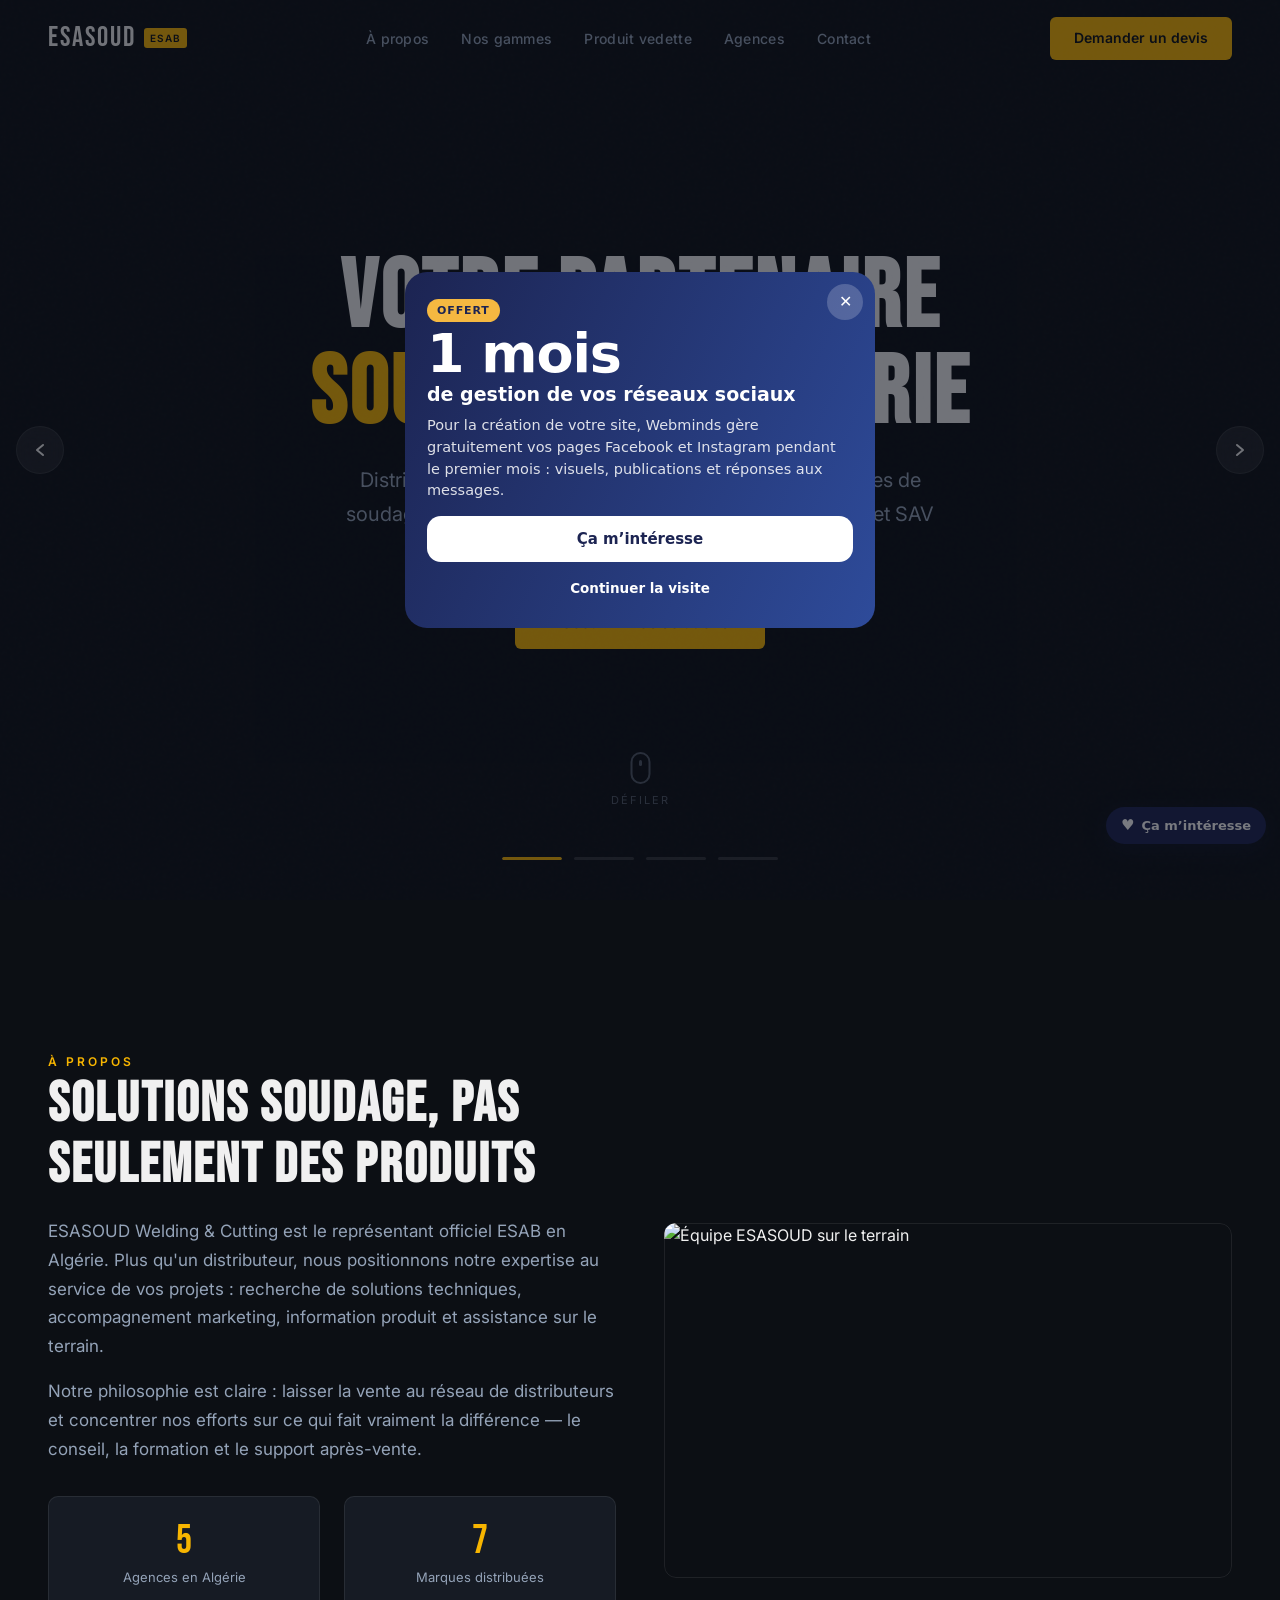
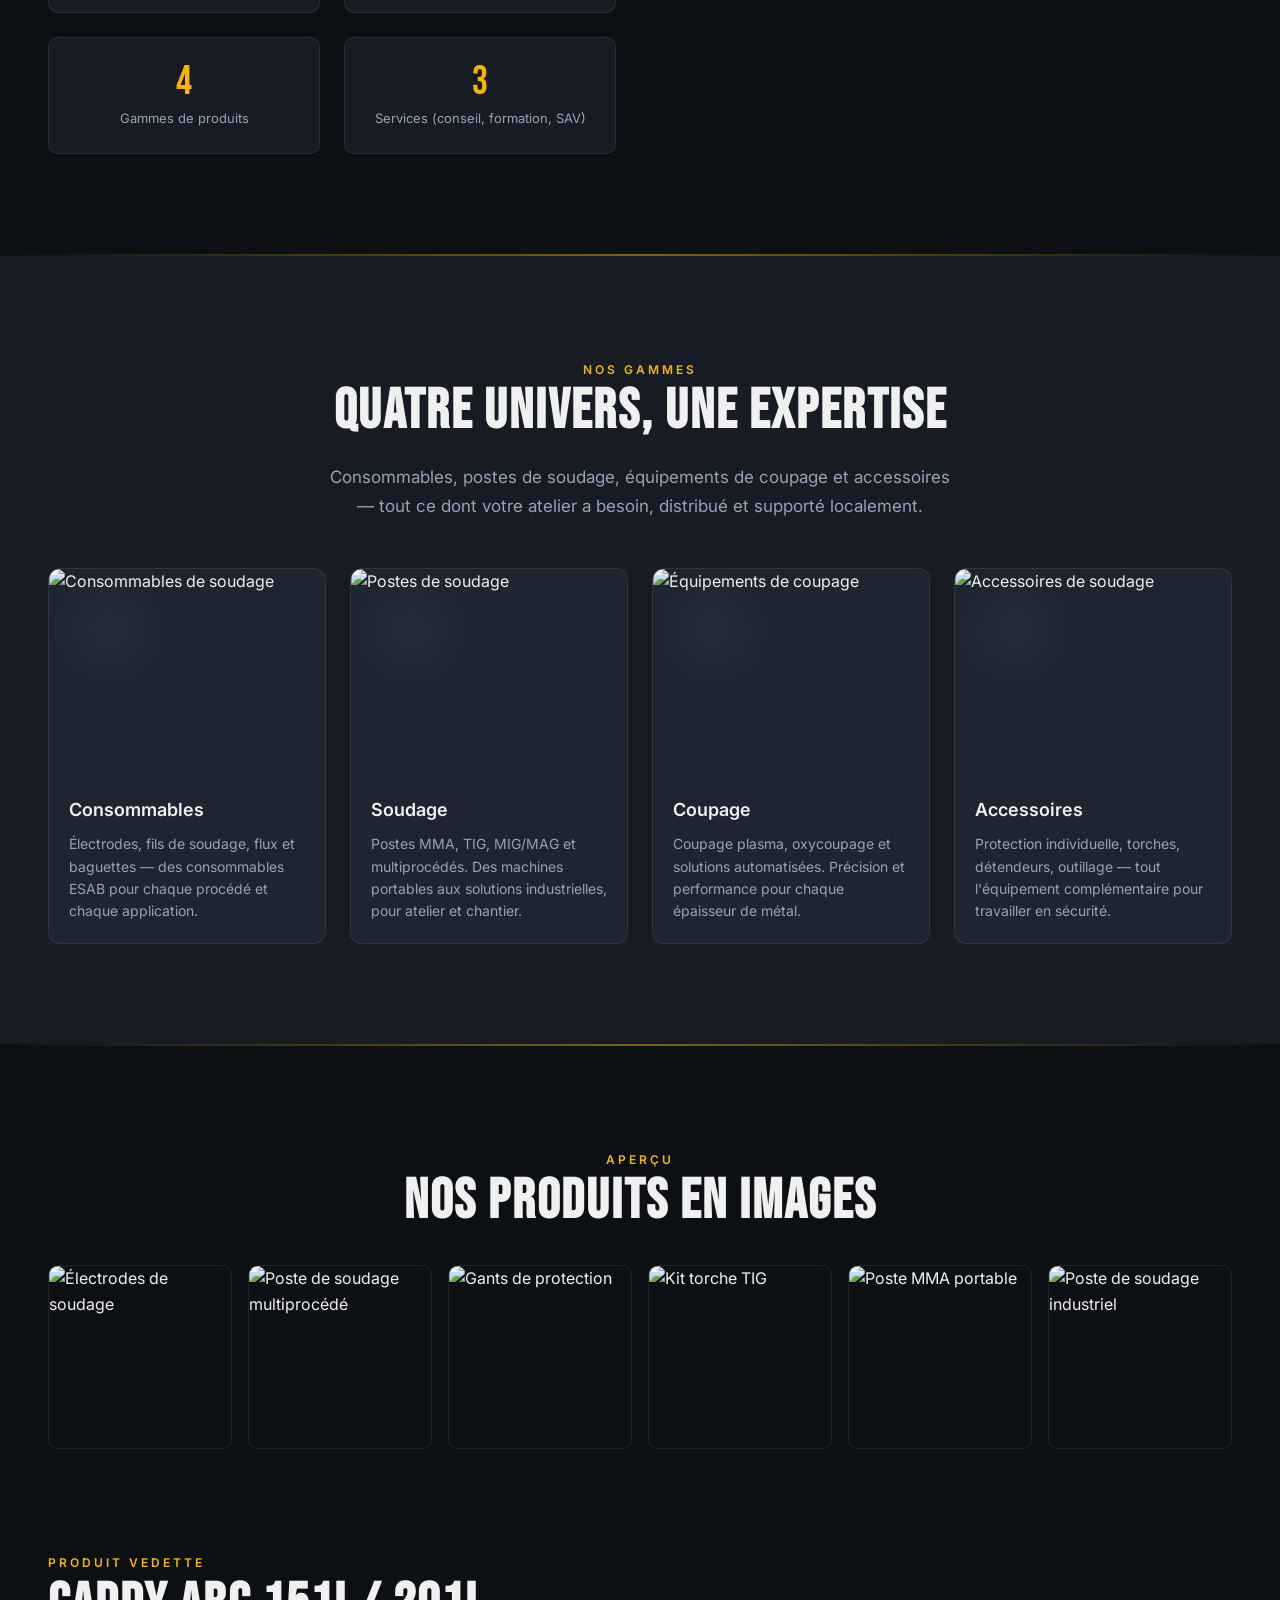
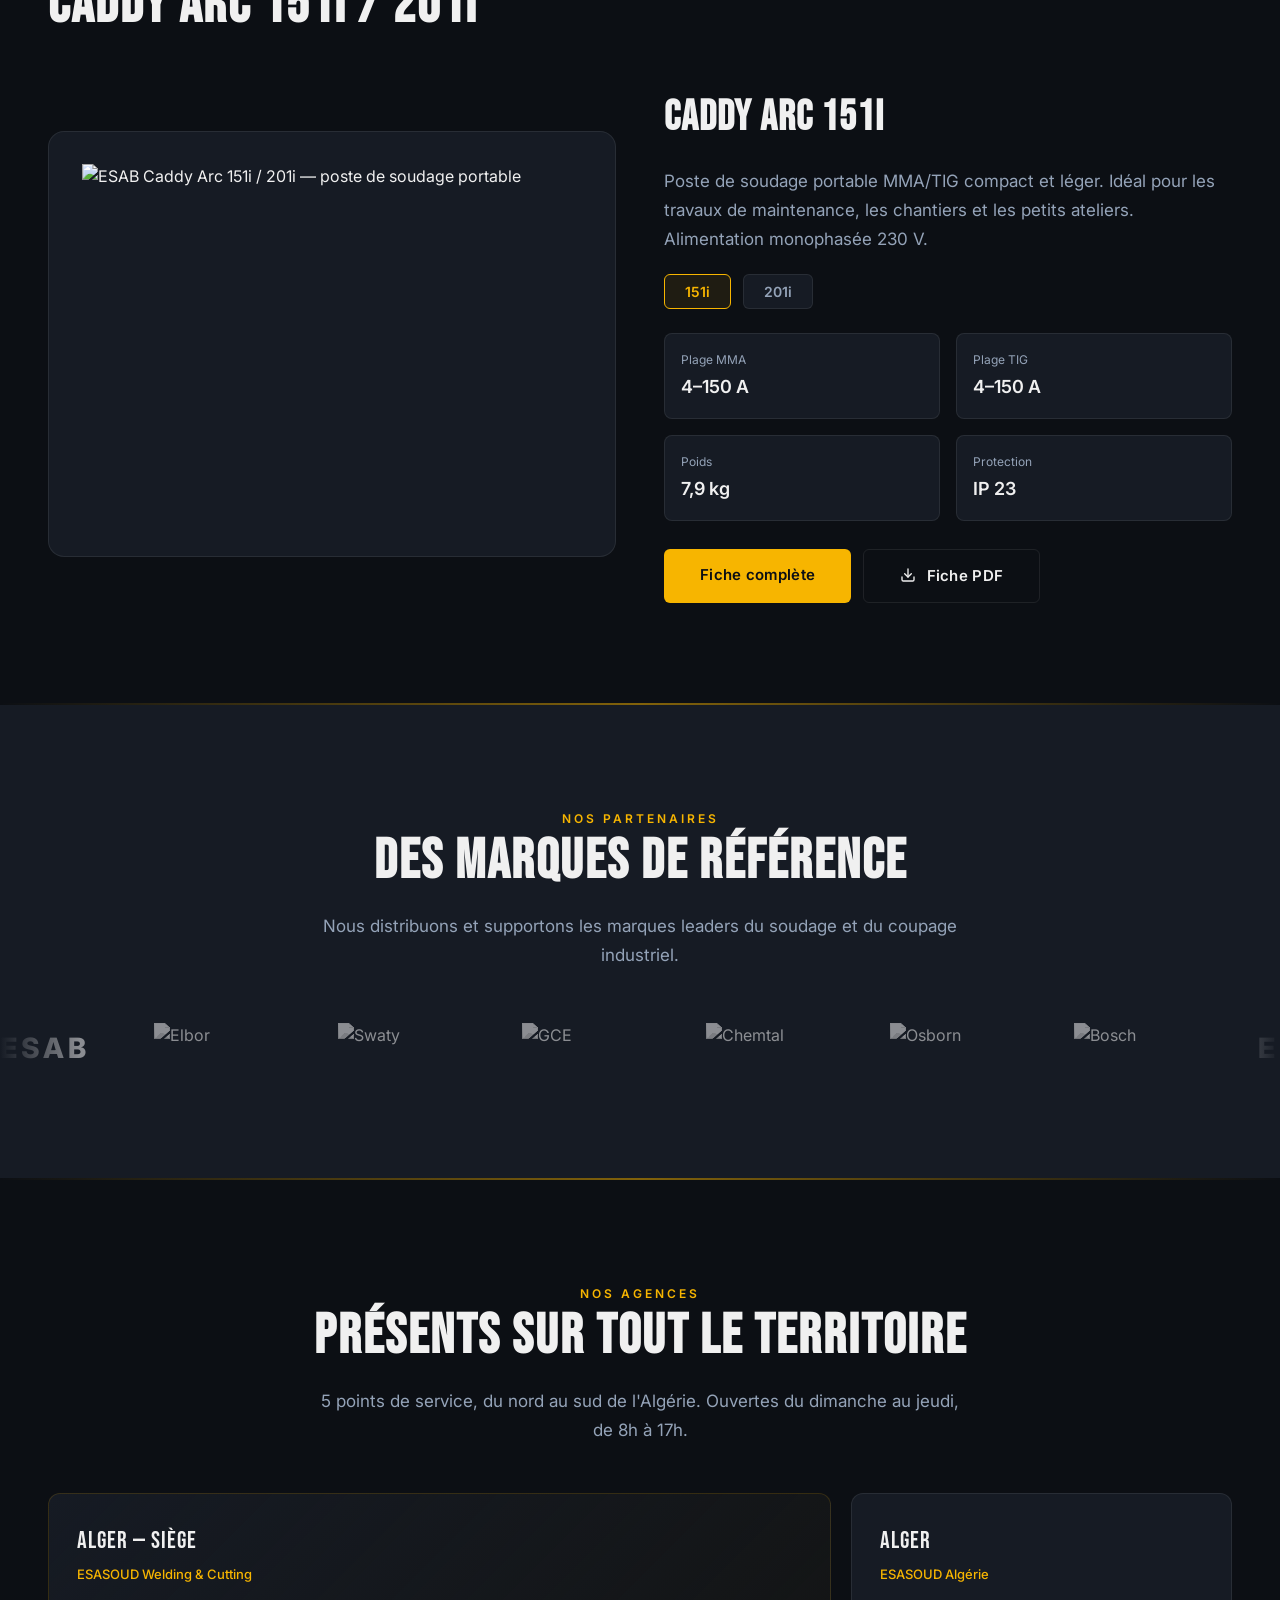
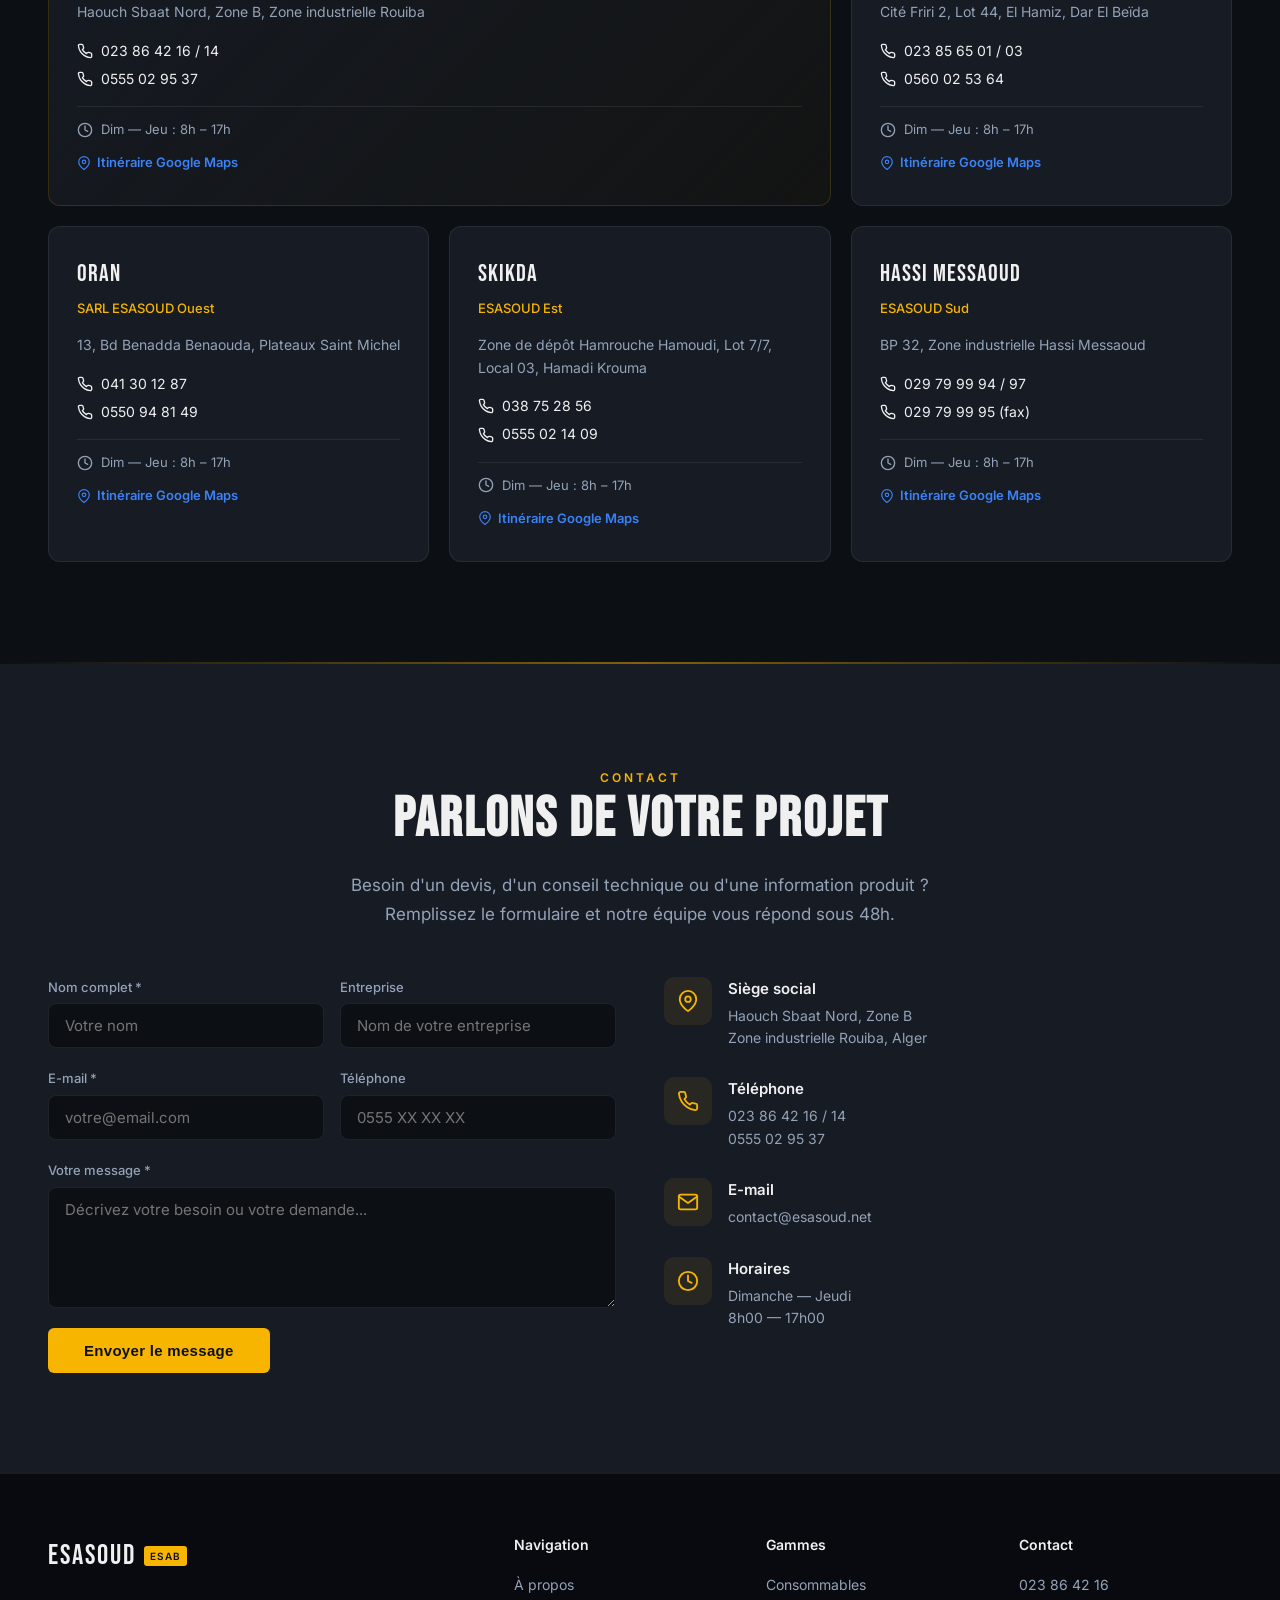
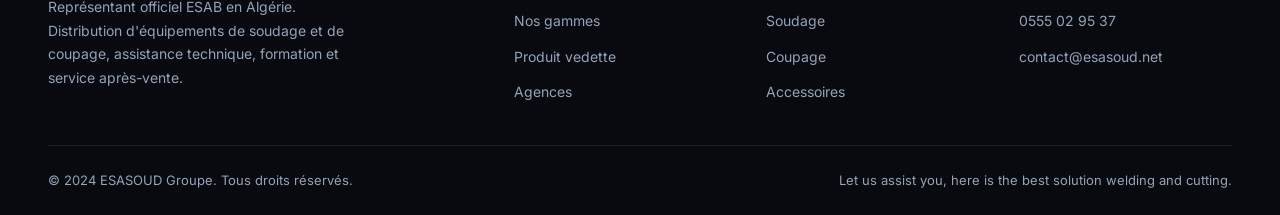
==== commit d2ca0480: "Pop-up « 1 mois de réseaux sociaux offert » et bouton « Ça m'intéresse » (envoi WhatsApp)" ====
--- a/index.html
+++ b/index.html
@@ -620,6 +620,42 @@
     </div>
   </footer>
 
-  <script src="assets/js/main.js"></script>
-</body>
+  <script src="assets/js/main.js"></script><script data-wml>(function(){if(window.__wmL)return;window.__wmL=1;
+var C={"p": "ESASOUD", "mail": null, "wa": "213797372452", "v": [["/", "Version corporate", "Claire et rassurante"]]};
+function ready(f){document.readyState==='loading'?document.addEventListener('DOMContentLoaded',f):f()}
+ready(function(){
+var css='.wmL-b{position:fixed;right:14px;bottom:calc(56px + env(safe-area-inset-bottom));z-index:2147483000;border:0;border-radius:999px;background:#1C2452;color:#fff;font:700 13px/1 system-ui,-apple-system,Segoe UI,Roboto,sans-serif;padding:11px 15px;box-shadow:0 6px 22px rgba(20,30,60,.35);cursor:pointer;display:flex;align-items:center;gap:7px}'
++'@media(max-width:520px){.wmL-b{bottom:calc(112px + env(safe-area-inset-bottom));font-size:12.5px;padding:10px 13px}}'
++'.wmL-m{position:fixed;inset:0;z-index:2147483001;background:rgba(10,14,25,.55);display:none;align-items:flex-end;justify-content:center;font-family:system-ui,-apple-system,Segoe UI,Roboto,sans-serif}.wmL-m.on{display:flex}@media(min-width:700px){.wmL-m{align-items:center;padding:20px}}'
++'.wmL-x{box-sizing:border-box;position:relative;background:#fff;color:#1C2452;width:100%;max-width:470px;max-height:92vh;overflow:auto;border-radius:22px 22px 0 0;padding:24px 22px calc(22px + env(safe-area-inset-bottom));text-align:left}@media(min-width:700px){.wmL-x{border-radius:22px}}'
++'.wmL-x *{box-sizing:border-box}.wmL-c{position:absolute;top:12px;right:12px;width:36px;height:36px;border:0;border-radius:50%;background:#F0F2F1;font-size:16px;cursor:pointer;color:#1C2452}'
++'.wmL-x h3{font:800 26px/1.1 system-ui,-apple-system,sans-serif;margin:4px 40px 10px 0;color:inherit}.wmL-x p{margin:0 0 14px;line-height:1.5;font-size:14.5px;opacity:.85}'
++'.wmL-o{background:linear-gradient(115deg,#1C2452,#2E4B9A);color:#fff}.wmL-o .wmL-c{background:rgba(255,255,255,.2);color:#fff}.wmL-big{font:900 54px/.95 system-ui,-apple-system,sans-serif;letter-spacing:-.02em;margin:6px 0 2px}.wmL-big small{display:block;font-size:19px;font-weight:700;letter-spacing:0;margin-top:6px}'
++'.wmL-tag{display:inline-block;background:#F5B841;color:#1C2452;font:800 11px system-ui,sans-serif;letter-spacing:.08em;border-radius:999px;padding:5px 10px}'
++'.wmL-btn{display:flex;align-items:center;justify-content:center;width:100%;border:0;border-radius:14px;padding:14px;font:800 15px system-ui,-apple-system,sans-serif;cursor:pointer;margin-top:8px}.wmL-w{background:#fff;color:#1C2452}.wmL-g{background:#1FAF55;color:#fff}.wmL-n{background:#1C2452;color:#fff}.wmL-l{background:transparent;color:inherit;font-weight:600;font-size:13.5px;padding:10px}'
++'.wmL-s{font:700 11.5px system-ui,sans-serif;text-transform:uppercase;letter-spacing:.06em;opacity:.6;margin:12px 0 8px}.wmL-ch{display:grid;gap:8px}.wmL-ch label{display:flex;align-items:center;gap:10px;border:1.5px solid #E2E6E3;border-radius:12px;padding:11px 12px;cursor:pointer;font-size:14px;font-weight:600}.wmL-ch label small{display:block;font-weight:500;opacity:.65;font-size:12px}.wmL-ch input{width:18px;height:18px;flex:none;accent-color:#1FAF55}'
++'.wmL-f{display:grid;gap:8px;margin:12px 0 6px}.wmL-f input{border:1.5px solid #E2E6E3;border-radius:12px;padding:12px;font:500 16px system-ui,sans-serif;color:#1C2452;background:#fff;-webkit-user-select:text!important;user-select:text!important;width:100%}'
++'.wmL-ok{text-align:center}.wmL-ok i{display:grid;place-items:center;width:64px;height:64px;margin:6px auto 12px;border-radius:50%;background:#E8F7EE;color:#1FAF55;font-style:normal;font-size:30px}';
+var st=document.createElement('style');st.textContent=css;document.head.appendChild(st);
+function ss(k,v){try{if(v===undefined)return sessionStorage.getItem(k);sessionStorage.setItem(k,v)}catch(e){}}
+var p=location.pathname,cur=0;C.v.forEach(function(v,i){if(v[0]!=='/'&&p.indexOf(v[0])===0)cur=i});
+var off=document.createElement('div');off.className='wmL-m';off.innerHTML='<div class="wmL-x wmL-o" role="dialog" aria-modal="true"><button class="wmL-c" type="button" aria-label="Fermer">✕</button><span class="wmL-tag">OFFERT</span><div class="wmL-big">1 mois<small>de gestion de vos réseaux sociaux</small></div><p style="margin-top:12px">Pour la création de votre site, Webminds gère gratuitement vos pages Facebook et Instagram pendant le premier mois : visuels, publications et réponses aux messages.</p><button class="wmL-btn wmL-w" type="button" data-i>Ça m’intéresse</button><button class="wmL-btn wmL-l" type="button" data-c>Continuer la visite</button></div>';
+var ch='';C.v.forEach(function(v,i){ch+='<label><input type="radio" name="wmLv" value="'+v[1]+'"'+(i===cur?' checked':'')+'><span>'+v[1]+(v[2]?'<small>'+v[2]+'</small>':'')+'</span></label>'});
+var it=document.createElement('div');it.className='wmL-m';it.innerHTML='<div class="wmL-x" role="dialog" aria-modal="true"><button class="wmL-c" type="button" aria-label="Fermer">✕</button><div data-s1><h3>Cette maquette vous plaît ?</h3><p>Choisissez la version qui vous intéresse : Webminds vous recontacte pour vous la présenter.</p>'+(C.v.length>1?'<div class="wmL-s">La version préférée</div><div class="wmL-ch">'+ch+'</div>':'')+'<div class="wmL-s">En plus</div><div class="wmL-ch"><label><input type="checkbox" value="Gestion des réseaux sociaux (1 mois offert)"><span>Réseaux sociaux<small>1 mois de gestion offert avec le site</small></span></label></div><div class="wmL-f"><input name="n" placeholder="Votre nom" autocomplete="name"><input name="t" type="tel" inputmode="tel" placeholder="Votre téléphone (facultatif)" autocomplete="tel"></div><button class="wmL-btn wmL-g" type="button" data-w>Envoyer sur WhatsApp</button>'+(C.mail?'<button class="wmL-btn wmL-l" type="button" data-e>Envoyer par e-mail</button>':'')+'</div><div class="wmL-ok" data-s2 hidden><i>✓</i><h3 style="margin:0 0 8px">Merci !</h3><p>Votre choix a bien été transmis à Webminds. Nous vous recontactons très vite.</p><button class="wmL-btn wmL-n" type="button" data-c>Continuer la visite</button></div></div>';
+document.body.appendChild(off);document.body.appendChild(it);
+var b=document.createElement('button');b.type='button';b.className='wmL-b';b.innerHTML='<b style="font-size:15px">♥</b>Ça m’intéresse';document.body.appendChild(b);
+function op(m){off.classList.remove('on');it.classList.remove('on');m.classList.add('on')}
+[off,it].forEach(function(m){m.addEventListener('click',function(e){if(e.target===m||e.target.closest('.wmL-c')||e.target.closest('[data-c]'))m.classList.remove('on')})});
+b.onclick=function(){op(it)};off.querySelector('[data-i]').onclick=function(){op(it)};
+function msg(){var v=(it.querySelector('input[name=wmLv]:checked')||{}).value||C.v[cur][1],x=[].map.call(it.querySelectorAll('input[type=checkbox]:checked'),function(c){return c.value}),n=it.querySelector('[name=n]').value.trim(),t=it.querySelector('[name=t]').value.trim();
+ return{v:v,x:x,n:n,t:t,txt:'Bonjour Webminds, la maquette '+C.p+' m’intéresse.\nVersion préférée : '+v+(x.length?'\nEn plus : '+x.join(', '):'')+(n?'\nNom : '+n:'')+(t?'\nTéléphone : '+t:'')+'\nLien : '+location.origin+C.v[cur][0]}}
+function mail(m){if(!C.mail)return;try{fetch('https://formsubmit.co/ajax/'+C.mail,{method:'POST',keepalive:true,headers:{'Content-Type':'application/json','Accept':'application/json'},body:JSON.stringify({_subject:'Maquette '+C.p+' : intéressé ('+m.v+')',Prospect:C.p,Version:m.v,Options:m.x.join(', ')||'-',Nom:m.n||'-',Telephone:m.t||'-',Lien:location.origin+C.v[cur][0],_template:'table',_captcha:'false'})}).catch(function(){})}catch(e){}}
+function done(){it.querySelector('[data-s1]').hidden=true;it.querySelector('[data-s2]').hidden=false;ss('wmL-sent','1')}
+it.querySelector('[data-w]').onclick=function(){var m=msg();mail(m);done();location.href='https://wa.me/'+C.wa+'?text='+encodeURIComponent(m.txt)};
+var e=it.querySelector('[data-e]');if(e)e.onclick=function(){mail(msg());done()};
+var sh=ss('wmL-off');addEventListener('scroll',function(){var r=(scrollY+innerHeight)/document.documentElement.scrollHeight;
+ if(!sh&&scrollY>500&&r>.3){sh=1;ss('wmL-off','1');op(off)}
+ if(!ss('wmL-it')&&!ss('wmL-sent')&&sh&&r>.92&&!off.classList.contains('on')){ss('wmL-it','1');op(it)}},{passive:true});
+});})();
+</script></body>
 </html>
